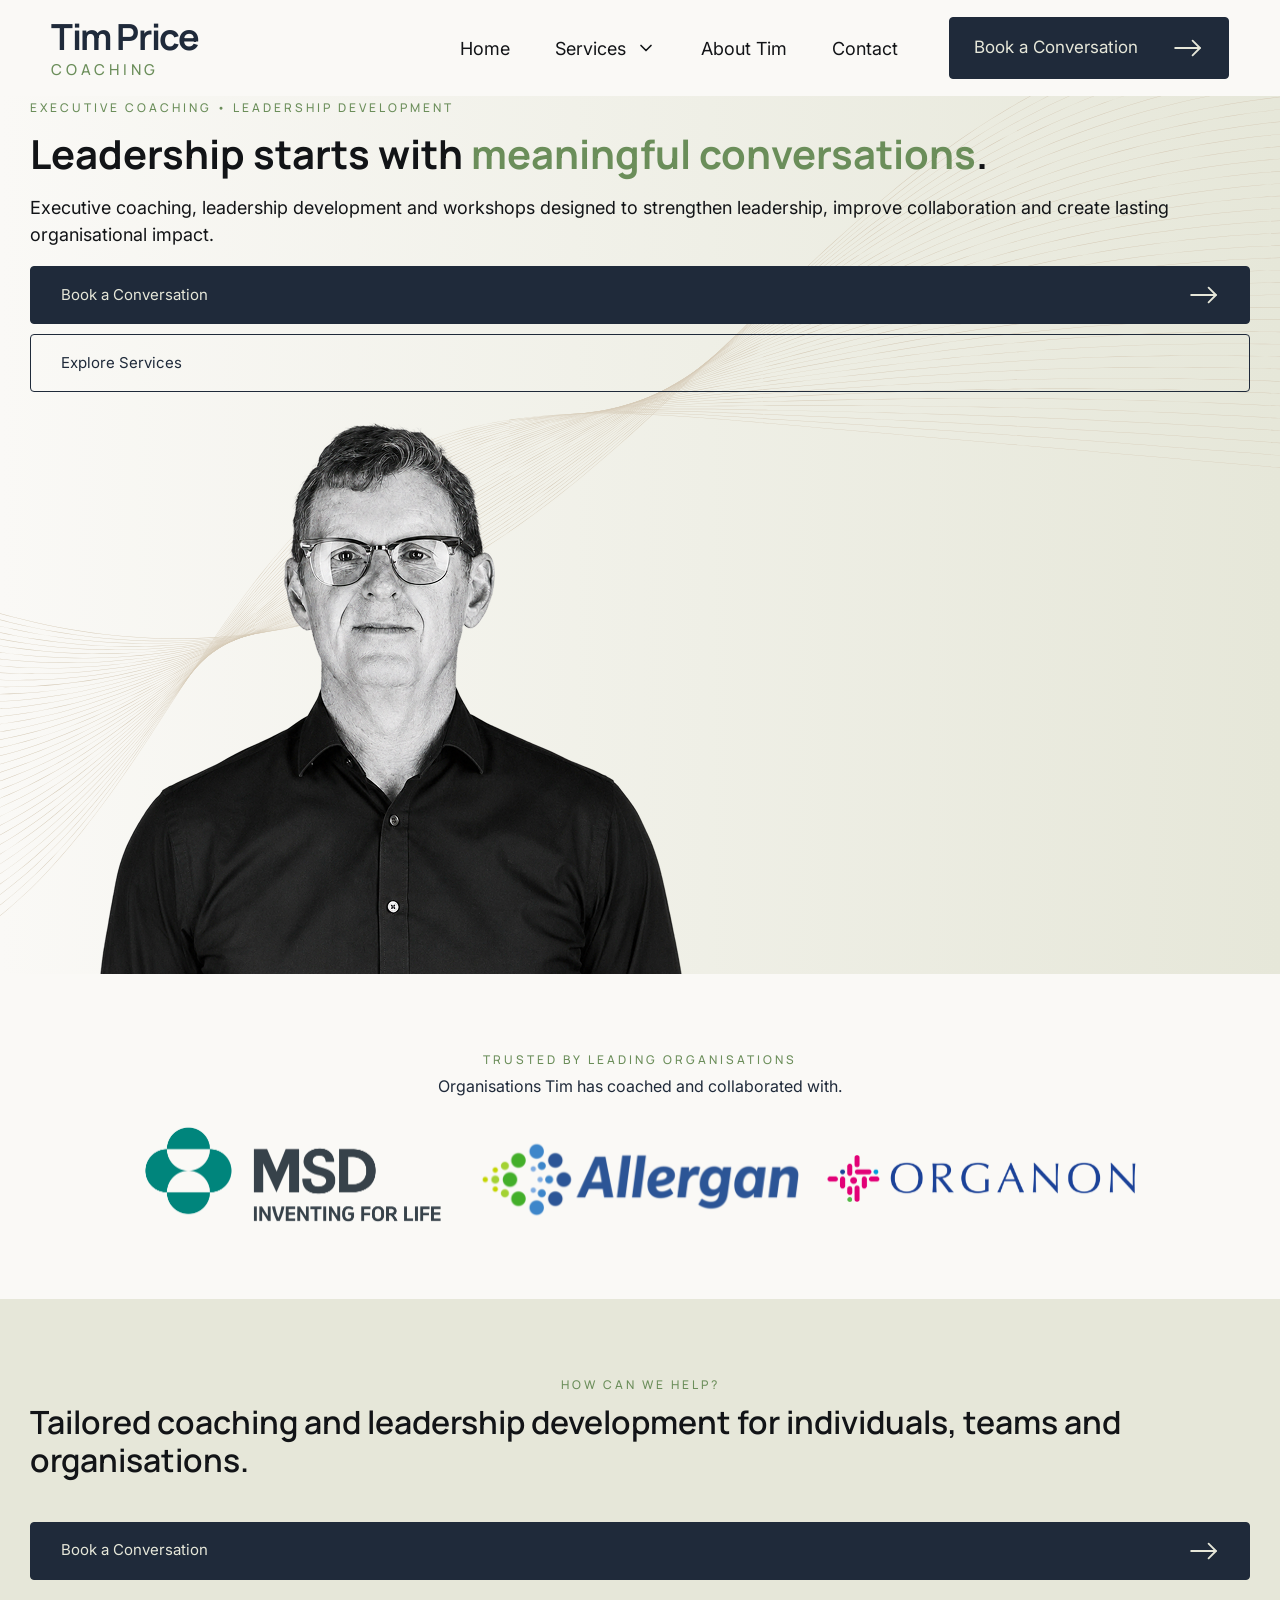
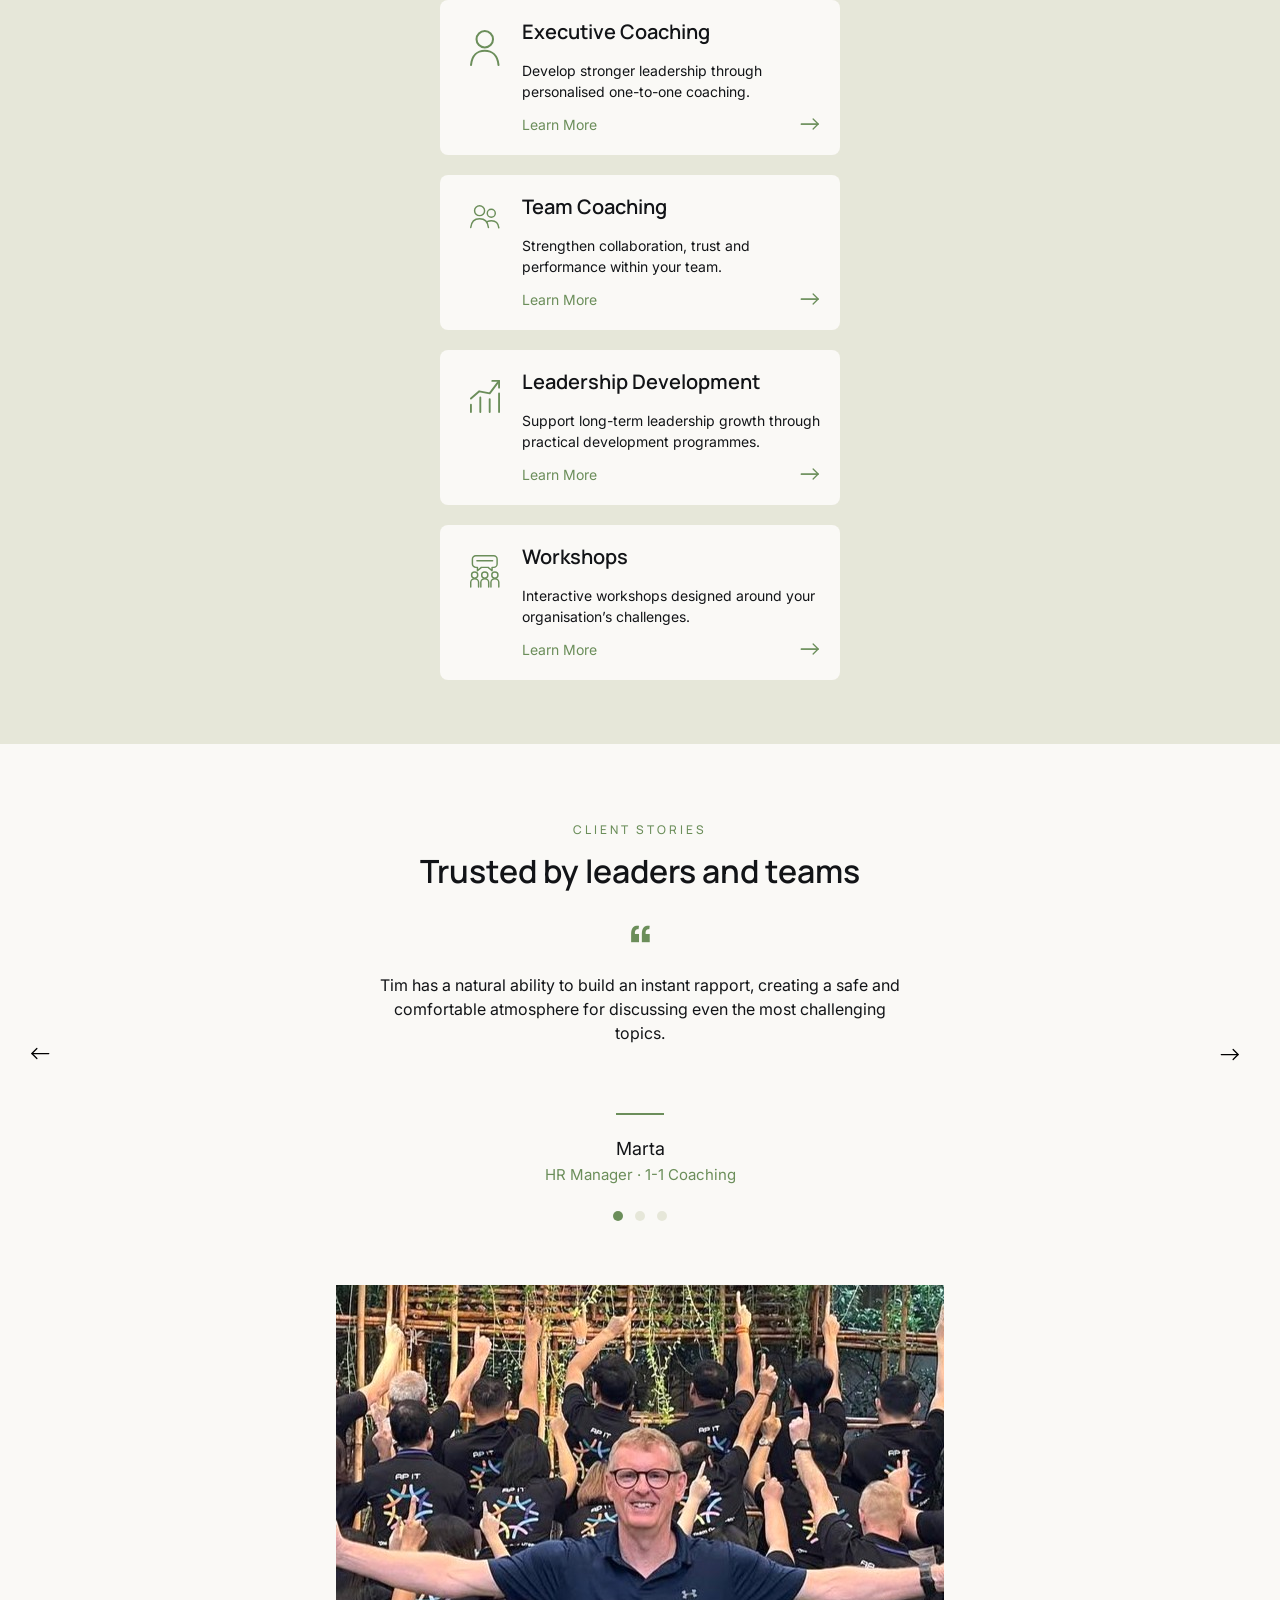
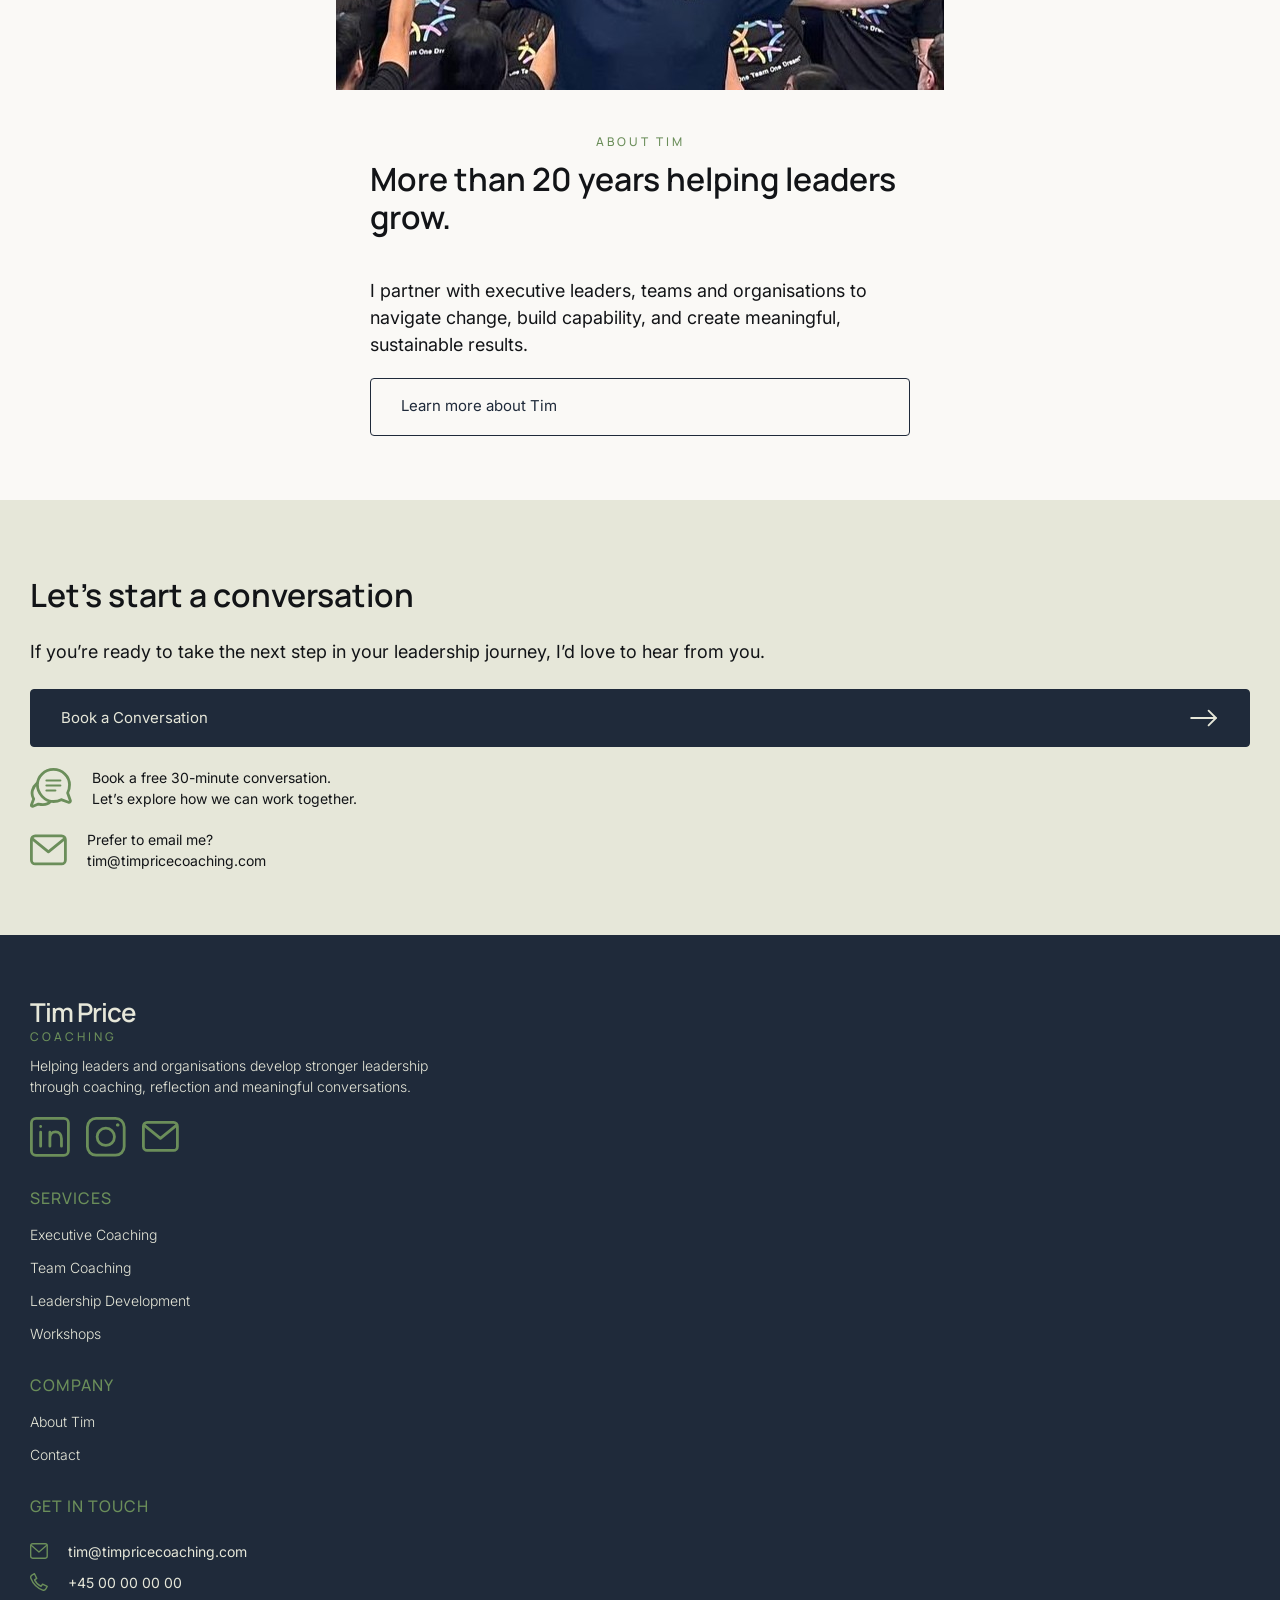
==== index.html @ 62577854 "nye arrows" ====
<!DOCTYPE html>
<html lang="en">

<head>
  <meta charset="UTF-8">
  <meta name="viewport" content="width=device-width, initial-scale=1.0">

  <title>Tim Price Coaching | Leadership Coaching</title>
  <meta name="description" content="Leadership coaching for executives, teams and organisations.">

  <link rel="stylesheet" href="css/style.css">

  <link rel="preconnect" href="https://fonts.googleapis.com">
  <link rel="preconnect" href="https://fonts.gstatic.com" crossorigin>
  <link href="https://fonts.googleapis.com/css2?family=Inter:wght@100..900&display=swap" rel="stylesheet">
  <link href="https://fonts.googleapis.com/css2?family=Manrope:wght@200..800&display=swap" rel="stylesheet">


  <!-- Favicon -->
  <link rel="icon" href="images/favicon.ico" type="image/x-icon">
</head>

<body>
  <header class="site-header">
    <div class="header-inner">
      <a class="logo" href="index.html">
        <span class="logo-name">Tim Price</span>
        <span class="logo-subtitle">Coaching</span>
      </a>

      <button class="menu-button" type="button" aria-expanded="false">
        <span class="menu-line"></span>
        <span class="menu-line"></span>
        <span class="menu-line"></span>
      </button>

      <nav class="navigation">
        <ul class="navigation-list">
          <li>
            <a href="index.html">Home</a>
          </li>

          <li class="services-item">
            <button class="services-button" type="button">
              Services

              <svg viewBox="0 0 24 24">
                <path d="M6 9l6 6 6-6"></path>
              </svg>
            </button>

            <ul class="services-menu">
              <li>
                <a href="executive-coaching.html">
                  Executive Coaching
                </a>
              </li>

              <li>
                <a href="team-coaching.html">
                  Team Coaching
                </a>
              </li>

              <li>
                <a href="leadership-development.html">
                  Leadership Development
                </a>
              </li>

              <li>
                <a href="workshops.html">
                  Workshops
                </a>
              </li>
            </ul>
          </li>

          <li>
            <a href="about.html">About Tim</a>
          </li>

          <li>
            <a href="contact.html">Contact</a>
          </li>
        </ul>

        <a class="header-cta" href="contact.html">
          <span>Book a Conversation</span>

          <svg viewBox="0 0 32 24">
            <path d="M2 12h27"></path>
            <path d="M21 4l8 8-8 8"></path>
          </svg>
        </a>
      </nav>
    </div>
  </header>

  <main>
    <section class="hero-index">

      <div class="hero-content">
        <div class="hero-text">
          <p class="hero-eyebrow"> Executive Coaching • Leadership Development </p>
          <h1>Leadership starts with <span class="highlight">meaningful conversations</span>.</h1>
          <p>Executive coaching, leadership development and workshops designed to strengthen leadership, improve
            collaboration and create lasting organisational impact.</p>
          <div class="hero-cta-container">
            <a class="general-cta" href="contact.html">
              <span>Book a Conversation</span>
              <svg viewBox="0 0 32 24">
                <path d="M2 12h27"></path>
                <path d="M21 4l8 8-8 8"></path>
              </svg>
            </a>
            <a class="cta-secondary" href="services.html">
              <span>Explore Services</span>
            </a>
          </div>
        </div>
        <img src="images/portrait.png" alt="Tim Price" class="hero-image">
      </div>
      <img src="images/wave-website.svg" alt="" class="hero-swirl">
    </section>

    <section class="organisations">
      <p class="eyebrow">Trusted by Leading Organisations</p>
      <p class="orgranisations-text">Organisations Tim has coached and collaborated with.</p>
      <div class="organisation-logos">
        <img src="images/msd.svg" alt="MSD logo" class="organisation-logo">
        <img src="images/allergan.svg" alt="Allergan logo" class="organisation-logo">
        <img src="images/organon.svg" alt="Organon logo" class="organisation-logo">
      </div>
    </section>
    <section class="services-preview">
      <p class="eyebrow">How can we help?</p>
      <h2>
        Tailored coaching and leadership development for individuals, teams and organisations.
      </h2>
      <a class="general-cta" href="contact.html">
        <span>Book a Conversation</span>
        <svg viewBox="0 0 32 24">
          <path d="M2 12h27"></path>
          <path d="M21 4l8 8-8 8"></path>
        </svg>
      </a>
      <div class="services-card-container">
        <div class="services-card">
          <img src="images/icon/oneonone.svg" alt="Executive Coaching" class="services-card-image">
          <div>
            <h3>Executive Coaching</h3>
            <p>Develop stronger leadership through personalised one-to-one coaching.</p>
            <a href="executive-coaching.html" class="learn-more">Learn More <svg viewBox="0 0 32 24">
                <path d="M2 12h27"></path>
                <path d="M2 12h27"></path>
                <path d="M21 4l8 8-8 8"></path>
              </svg></a>
          </div>
        </div>
        <div class="services-card">
          <img src="images/icon/teamcoaching.svg" alt="Team Coaching" class="services-card-image">
          <div>
            <h3>Team Coaching</h3>
            <p>Strengthen collaboration, trust and performance within your team.</p>
            <a href="team-coaching.html" class="learn-more">Learn More <svg viewBox="0 0 32 24">
                <path d="M2 12h27"></path>
                <path d="M2 12h27"></path>
                <path d="M21 4l8 8-8 8"></path>
              </svg></a>
          </div>
        </div>
        <div class="services-card">
          <img src="images/icon/development.svg" alt="Leadership Development" class="services-card-image">
          <div>
            <h3>Leadership Development</h3>
            <p>Support long-term leadership growth through practical development programmes.</p>
            <a href="leadership-development.html" class="learn-more">Learn More <svg viewBox="0 0 32 24">
                <path d="M2 12h27"></path>
                <path d="M2 12h27"></path>
                <path d="M21 4l8 8-8 8"></path>
              </svg></a>
          </div>
        </div>
        <div class="services-card">
          <img src="images/icon/workshop.svg" alt="Workshops" class="services-card-image">
          <div>
            <h3>Workshops</h3>
            <p>Interactive workshops designed around your organisation’s challenges.</p>
            <a href="workshops.html" class="learn-more">Learn More <svg viewBox="0 0 32 24">
                <path d="M2 12h27"></path>
                <path d="M2 12h27"></path>
                <path d="M21 4l8 8-8 8"></path>
              </svg></a>
          </div>
        </div>
      </div>
    </section>
    <section class="testimonials">

      <div class="testimonials-header">
        <p class="eyebrow">Client Stories</p>
        <h2>Trusted by leaders and teams</h2>
      </div>

      <div class="testimonial-slider">

        <button class="testimonial-arrow testimonial-arrow-left" type="button">
          <svg viewBox="0 0 32 24">
            <path d="M2 12h27"></path>
            <path d="M21 4l8 8-8 8"></path>
          </svg> </button>

        <div class="testimonial-slides">

          <!-- Testimonial 1 -->
          <article class="testimonial-card is-active">
            <div class="testimonial-quote-mark">“</div>

            <blockquote class="testimonial-quote">
              Tim has a natural ability to build an instant rapport,
              creating a safe and comfortable atmosphere for discussing
              even the most challenging topics.
            </blockquote>

            <div class="testimonial-line"></div>

            <div class="testimonial-author">
              <p class="testimonial-name">Marta</p>
              <p class="testimonial-role">HR Manager · 1-1 Coaching</p>
            </div>
          </article>

          <!-- Testimonial 2 -->
          <article class="testimonial-card">
            <div class="testimonial-quote-mark">“</div>

            <blockquote class="testimonial-quote">
              Excellent workshop, I think the best I have ever had because you succeeeded in creating psycological
              safety for the group.
            </blockquote>

            <div class="testimonial-line"></div>

            <div class="testimonial-author">
              <p class="testimonial-name">Susanne</p>
              <p class="testimonial-role">Director · Leadership Program</p>
            </div>
          </article>

          <!-- Testimonial 3 -->
          <article class="testimonial-card">
            <div class="testimonial-quote-mark">“</div>

            <blockquote class="testimonial-quote">
              We can’t thank you enough for furnishing us with some great tools
              we already started to put in practice. I really felt energised and
              it was great to have a team so connected with each other.
            </blockquote>

            <div class="testimonial-line"></div>

            <div class="testimonial-author">
              <p class="testimonial-name">Claire</p>
              <p class="testimonial-role">BL Manager · Workshop</p>
            </div>
          </article>

        </div>

        <button class="testimonial-arrow testimonial-arrow-right" type="button">
          <svg viewBox="0 0 32 24">
            <path d="M2 12h27"></path>
            <path d="M21 4l8 8-8 8"></path>
          </svg> </button>

      </div>

      <div class="testimonial-dots">
        <button class="testimonial-dot is-active" type="button"></button>
        <button class="testimonial-dot" type="button"></button>
        <button class="testimonial-dot" type="button"></button>
      </div>
    </section>
    <section class="about-preview">
      <img src="images/tim-workshop.jpg" alt="Tim Price" class="about-preview-image">
      <div class="about-preview-content">
        <p class="eyebrow">About Tim</p>
        <h2>More than 20 years helping leaders grow.</h2>
        <p class="about-preview-text">I partner with executive leaders, teams and organisations to navigate change,
          build capability, and create
          meaningful, sustainable results.</p>
        <a class="cta-secondary" href="about.html">
          <span>Learn more about Tim</span>
        </a>
      </div>
    </section>
    <section class="CTA-section">
      <div>
        <h2>Let’s start a conversation</h2>
        <p>If you’re ready to take the next step in your leadership journey, I’d love to hear from you. </p>
        <a class="general-cta" href="contact.html">
          <span>Book a Conversation</span>
          <svg viewBox="0 0 32 24">
            <path d="M2 12h27"></path>
            <path d="M21 4l8 8-8 8"></path>
          </svg>
        </a>
      </div>
      <div>
        <div class="CTA-section-contact">
          <img src="images/icon/conversation.svg">
          <p>Book a free 30-minute conversation. <br>Let’s explore how we can work together.</br>
          </p>
        </div>
        <div class="CTA-section-contact">
          <img src="images/icon/mail.svg">
          <p>Prefer to email me? <br> tim@timpricecoaching.com </br> </p>
        </div>
      </div>
    </section>
  </main>

  <footer>
    <section class="footer-inner">
      <div class="footer-brand">
        <a class="footer-logo" href="index.html">
          <span class="footer-logo-name">Tim Price</span>
          <span class="footer-logo-subtitle">Coaching</span>
        </a>

        <p class="footer-description">
          Helping leaders and organisations develop stronger leadership
          through coaching, reflection and meaningful conversations.
        </p>
        <div class="footer-socials">
          <a href="#" aria-label="LinkedIn">
            <img src="images/icon/linkedin.svg">
          </a>
          <a href="#" aria-label="Instagram">
            <img src="images/icon/instagram.svg">
          </a>
          <a href="#" aria-label="Email">
            <img src="images/icon/mail.svg">
          </a>
        </div>
      </div>
      <div class="footer-column">

        <h2 class="footer-heading">Services</h2>

        <ul class="footer-links">
          <li>
            <a href="executive-coaching.html">Executive Coaching</a>
          </li>

          <li>
            <a href="team-coaching.html">Team Coaching</a>
          </li>

          <li>
            <a href="leadership-development.html">
              Leadership Development
            </a>
          </li>

          <li>
            <a href="workshops.html">Workshops</a>
          </li>
        </ul>

      </div>
      <div class="footer-column">

        <h2 class="footer-heading">Company</h2>

        <ul class="footer-links">
          <li>
            <a href="about.html">About Tim</a>
          </li>

          <li>
            <a href="contact.html">Contact</a>
          </li>
        </ul>

      </div>
      <div class="footer-column">

        <h2 class="footer-heading">Get in touch</h2>
        <div class="footer-contact-list">

          <a href="mailto:tim@timpricecoaching.com">
            <img src="images/icon/mail.svg" alt="Email icon">
            <span>tim@timpricecoaching.com</span>
          </a>

          <a href="tel:+4500000000">
            <img src="images/icon/phone.svg" alt="Phone icon">
            <span>+45 00 00 00 00</span>
          </a>

        </div>
    </section>
  </footer>

  <script src="js/script.js"></script>

</body>

</html>
---- css/style.css ----
/*----------------------------------- CSS-VARIABLER / DESIGNFARVER --------------------------------*/

:root {
  --primary: #1f2a3a;
  --accent: #6b8e5a;
  --background: #faf9f6;
  --text: #121417;
  --secondary: #e6e7d9;
}

/*----------------------------------- RESET --------------------------------*/

*,
*::before,
*::after {
  box-sizing: border-box;
}

* {
  margin: 0;
  padding: 0;
}

html {
  scroll-behavior: smooth;
}

body {
  font-family: "Inter", Arial, sans-serif;
  line-height: 1.5;
  color: var(--text);
  background-color: var(--background);
}

img {
  display: block;
  max-width: 100%;
}

a {
  color: inherit;
  text-decoration: none;
}

ul,
ol {
  list-style: none;
}

button,
input,
textarea {
  font: inherit;
}


/*----------------------------------- GLOBALE STYLES --------------------------------*/

main {
  display: flex;
  flex-direction: column;
}


/*----------- Typografi ------------*/


/*----------- Knapper ------------*/


/*----------------------------------- HEADER --------------------------------*/

.site-header {
  position: fixed;
  z-index: 100;
  width: 100%;
  background-color: var(--background);
}

.header-inner {
  display: flex;
  flex-wrap: wrap;
  align-items: center;
  justify-content: space-between;
  padding: 16px 20px;
}


/*----------- Logo ------------*/

.logo {
  display: flex;
  flex-direction: column;
}

.logo-name {
  color: var(--primary);
  font-family: "Manrope", Arial, sans-serif;
  font-size: 26px;
  font-weight: 700;
  line-height: 1;
  letter-spacing: -0.04em;
}

.logo-subtitle {
  margin-top: 6px;
  color: var(--accent);
  font-family: "Manrope", Arial, sans-serif;
  font-size: 12px;
  font-weight: 500;
  line-height: 1;
  letter-spacing: 0.25em;
  text-transform: uppercase;
}


/*----------- Hamburgerknap ------------*/

.menu-button {
  display: flex;
  flex-direction: column;
  justify-content: center;
  gap: 6px;
  width: 44px;
  height: 44px;
  padding: 8px;
  background-color: transparent;
  border: 0;
  cursor: pointer;
}

.menu-line {
  display: block;
  width: 100%;
  height: 2px;
  background-color: var(--primary);
  transition:
    transform 0.2s ease,
    opacity 0.2s ease;
}


/*----------- Mobilnavigation ------------*/

.navigation {
  display: none;
  flex-basis: 100%;
  flex-direction: column;
  gap: 20px;
  width: 100%;
  padding-top: 20px;
}

.navigation.is-open {
  display: flex;
}

.navigation-list {
  display: flex;
  flex-direction: column;
  gap: 2px;
}

.navigation-list > li > a,
.services-button {
  display: flex;
  align-items: center;
  justify-content: space-between;
  width: 100%;
  min-height: 50px;
  padding: 0;
  color: var(--text);
  font-size: 16px;
  background-color: transparent;
  border: 0;
  border-bottom: 1px solid rgba(31, 42, 58, 0.12);
  cursor: pointer;
}


/*----------- Services dropdown ------------*/

.services-button svg {
  width: 20px;
  height: 20px;
  fill: none;
  stroke: currentColor;
  stroke-width: 2;
  stroke-linecap: round;
  stroke-linejoin: round;
  transition: transform 0.2s ease;
}

.services-button.is-open svg {
  transform: rotate(180deg);
}

.services-menu {
  display: none;
  padding: 8px 0 8px 16px;
}

.services-menu.is-open {
  display: block;
}

.services-menu a {
  display: block;
  padding: 11px 0;
  color: var(--primary);
  font-size: 14px;
}


/*----------- Header CTA ------------*/

.header-cta {
  display: flex;
  align-items: center;
  justify-content: space-between;
  gap: 24px;
  min-height: 58px;
  padding: 0 30px;
  color: var(--secondary);
  font-size: 15px;
  background-color: var(--primary);
  border: 1px solid var(--primary);
  border-radius: 4px;
}

.header-cta svg {
  width: 30px;
  height: 22px;
  fill: none;
  stroke: currentColor;
  stroke-width: 2;
  stroke-linecap: round;
  stroke-linejoin: round;
}


/*----------- Hamburgeranimation ------------*/

.menu-button.is-open .menu-line:nth-child(1) {
  transform: translateY(8px) rotate(45deg);
}

.menu-button.is-open .menu-line:nth-child(2) {
  opacity: 0;
}

.menu-button.is-open .menu-line:nth-child(3) {
  transform: translateY(-8px) rotate(-45deg);
}


/*----------------------------------- HERO --------------------------------*/

.hero-index {
  position: relative;
  display: flex;
  overflow: hidden;
  flex-direction: column;
  align-items: center;
  justify-content: center;
  min-height: 100vh;
  padding: 86px 30px 0;
  background: linear-gradient(
    to right,
    var(--background),
    var(--secondary)
  );
}

.hero-content {
  position: relative;
  z-index: 1;
}


/*----------- Hero-tekst ------------*/

.hero-eyebrow {
  color: var(--accent);
  font-family: "Manrope", sans-serif;
  font-size: 12px;
  font-weight: 500;
  line-height: 1;
  letter-spacing: 0.25em;
  text-transform: uppercase;
}

h1 {
  margin-top: 16px;
  font-family: "Manrope", sans-serif;
  font-size: 40px;
  font-weight: 700;
  line-height: 1.2;
}

.highlight {
  color: var(--accent);
  font-family: "Manrope", sans-serif;
}

p {
  margin-top: 16px;
  font-size: 18px;
  line-height: 1.5;
}


/*----------- Hero-knapper ------------*/

.hero-cta-container {
  display: flex;
  flex-direction: column;
}

.general-cta {
  display: flex;
  align-items: center;
  justify-content: space-between;
  gap: 24px;
  width: 100%;
  max-width: 100%;
  min-height: 58px;
  margin-top: 18px;
  padding: 0 30px;
  color: var(--secondary);
  font-size: 15px;
  background-color: var(--primary);
  border: 1px solid var(--primary);
  border-radius: 4px;
}

.general-cta svg {
  width: 30px;
  height: 22px;
  fill: none;
  stroke: currentColor;
  stroke-width: 2;
  stroke-linecap: round;
  stroke-linejoin: round;
}

.general-cta:hover {
  color: var(--primary);
  background-color: var(--accent);
  border-color: var(--accent);
}

.cta-secondary {
  display: inline-flex;
  align-items: center;
  justify-content: space-between;
  gap: 24px;
  min-height: 58px;
  margin-top: 10px;
  padding: 0 30px;
  color: var(--primary);
  font-size: 15px;
  background-color: transparent;
  border: 1px solid var(--primary);
  border-radius: 4px;
  width: 100%;
}

.cta-secondary:hover {
  color: var(--secondary);
  background-color: var(--accent);
  border-color: var(--accent);
}


/*----------- Hero-billede og baggrund ------------*/

.hero-image {
  padding: 0;
}

.hero-swirl {
  position: absolute;
  inset: 0;
  z-index: 0;
  width: 100%;
  height: 100%;
  object-fit: cover;
  pointer-events: none;
}


/*----------------------------------- FORSIDE --------------------------------*/


/*----------- Organisationer ------------*/

.organisations {
  display: flex;
  flex-direction: column;
  align-items: center;
  justify-content: center;
  min-height: 100px;
  padding: 64px 30px;
}

.eyebrow {
  color: var(--accent);
  text-align: center;
  font-family: "Manrope", sans-serif;
  font-size: 12px;
  font-weight: 500;
  line-height: 1;
  letter-spacing: 0.25em;
  text-transform: uppercase;
}

.orgranisations-text {
  margin-top: 8px;
  color: var(--primary);
  text-align: center;
  font-size: 16px;
}

.organisation-logos {
  display: flex;
  flex-direction: row;
  justify-content: center;
  gap: 24px;
  width: 100%;
  margin-top: 24px;
}

.organisation-logo {
  width: auto;
  max-width: 26%;
  height: auto;
  object-fit: contain;
}


/*----------- Services preview ------------*/

.services-preview {
  display: flex;
  flex-direction: column;
  align-items: center;
  justify-content: center;
  min-height: 100px;
  padding: 64px 30px;
  background-color: var(--secondary);
}

h2 {
  margin-top: 12px;
  margin-bottom: 24px;
  font-family: "Manrope", sans-serif;
  font-size: 32px;
  font-weight: 600;
  line-height: 1.2;
}

.services-card {
  display: flex;
  align-items: center;
  justify-content: center;
  gap: 12px;
  width: 100%;
  max-width: 400px;
  margin-top: 20px;
  padding: 20px;
  background-color: var(--background);
  border-radius: 8px;
  transition:
    transform 0.2s ease,
    box-shadow 0.2s ease;
}

.services-card p {
  font-size: 14px;
  line-height: 1.5;
}

.services-card-container img {
  width: 30px;
  align-self:first baseline;
  margin: 10px;
}

h3 {
  font-family: "Manrope", sans-serif;
  font-size: 20px;
  font-weight: 600;
  line-height: 1.2;
}

.learn-more {
  display: flex;
  align-items: center;
  justify-content: space-between;
  gap: 8px;
  margin-top: 12px;
  color: var(--accent);
  font-size: 14px;
}

.learn-more svg {
  width: 20px;
  height: 20px;
  fill: none;
  stroke: currentColor;
  stroke-width: 2;
  stroke-linecap: round;
  stroke-linejoin: round;
}

.learn-more:hover {
  text-decoration: underline;
}


/*----------- Testimonials ------------*/

.testimonials {
  padding: 64px 30px;
  text-align: center;
  background-color: var(--background);
}

.testimonials-header h2 {
  margin-top: 16px;
}

.testimonial-slider {
  display: grid;
  grid-template-columns: 30px 1fr 30px;
  align-items: center;
  gap: 8px;
  margin-top: 32px;
}

.testimonial-card {
  display: none;
  max-width: 520px;
  margin-inline: auto;
}

.testimonial-card.is-active {
  display: flex;
  flex-direction: column;
  align-items: center;
}

.testimonial-quote-mark {
  color: var(--accent);
  font-family: "Manrope", sans-serif;
  font-size: 64px;
  font-weight: 700;
  line-height: 0.8;
}

.testimonial-quote {
  align-self: center;
  min-height: 140px;
  margin-top: 0px;
  font-size: 16px;
  line-height: 1.5;
}

.testimonial-line {
  width: 48px;
  height: 2px;
  margin: 0px auto 0;
  background-color: var(--accent);
}

.testimonial-author {
  margin-top: 20px;
}

.testimonial-name {
  margin: 0;
  font-size: 18px;
}

.testimonial-role {
  margin-top: 2px;
  color: var(--accent);
  font-size: 15px;
}

.testimonial-arrow {
   width: 20px;
  height: 12px;
  fill: none;
  stroke: currentColor;
  stroke-width: 2;
  stroke-linecap: round;
  stroke-linejoin: round;
  display: flex;
  align-items: center;
  justify-content: center;
  background: transparent;
  border: 0;
  cursor: pointer;
}

.testimonial-arrow-left {
  transform: rotate(180deg)
}

.testimonial-dots {
  display: flex;
  justify-content: center;
  gap: 12px;
  margin-top: 24px;
}

.testimonial-dot {
  width: 10px;
  height: 10px;
  padding: 0;
  background-color: var(--secondary);
  border: 0;
  border-radius: 50%;
  cursor: pointer;
}

.testimonial-dot.is-active {
  background-color: var(--accent);
}

/*----------- About preview ------------*/

.about-preview {
  display: flex;
  flex-direction: column;
  align-items: center;
  justify-content: center;
  min-height: 100px;
}

.about-preview-content {
  display: flex;
  flex-direction: column;
  align-items: center;
  justify-content: center;
  width: 100%;
  max-width: 600px;
  padding: 30px 30px 64px;
}

.about-preview-text {
  margin-bottom: 10px;
}

/*----------- CTA section ------------*/

.CTA-section {
  display: flex;
  flex-direction: column;
  justify-content: center;
  min-height: 100px;
  padding: 64px 30px;
  background-color: var(--secondary);
}

.CTA-section a {
  margin-top: 24px;
}

.CTA-section-contact {
  display: flex;
  flex-direction: row;
  gap: 20px;
  padding-top: 20px;
}

.CTA-section-contact p {
  margin-top: 0;
  font-size: 14px;
  line-height: 1.5;
}


/*----------------------------------- SERVICES --------------------------------*/


/*----------------------------------- ABOUT --------------------------------*/


/*----------------------------------- CONTACT --------------------------------*/


/*----------------------------------- FOOTER --------------------------------*/

footer {
  display: flex;
  flex-direction: column;
  gap: 16px;
  padding: 64px 30px;
  color: var(--secondary);
  font-size: 14px;
  background-color: var(--primary);
}

.footer-inner {
  display: flex;
  flex-direction: column;
  justify-content: center;
  gap: 32px;
}

.footer-logo {
  display: flex;
  flex-direction: column;
  justify-content: center;
}

.footer-logo-name {
  color: var(--secondary);
  font-family: "Manrope", sans-serif;
  font-size: 26px;
  font-weight: 600;
  line-height: 1;
  letter-spacing: -0.04em;
}

.footer-logo-subtitle {
  margin-top: 6px;
  color: var(--accent);
  font-family: "Manrope", Arial, sans-serif;
  font-size: 12px;
  font-weight: 500;
  line-height: 1;
  letter-spacing: 0.25em;
  text-transform: uppercase;
}

.footer-description {
  margin-top: 12px;
  max-width: 400px;
  font-size: 14px;
  line-height: 1.5;
  font-weight: 300;
}

.footer-socials {
  display: flex;
  gap: 16px;
  margin-top: 20px;
  align-items: center;
}

.footer-heading {
  margin: 0 0 16px;
  color: var(--accent);
  font-family: "Manrope", sans-serif;
  font-size: 16px;
  font-weight: 500;
  line-height: 1.2;
  letter-spacing: 0.06em;
  text-transform: uppercase;
}

.footer-links {
  font-weight: 300;
} 

.footer-links a:hover {
  color: var(--accent);
}

.footer-column {
  display: flex;
  flex-direction: column;
}

.footer-column li + li {
  margin-top: 12px;
}

.footer-contact-list {
  margin-top: 8px;
  display: flex;
  flex-direction: column;
  gap: 10px;
}

.footer-contact-list a {
  display: flex;
  gap: 20px;
  align-items: center;
}

.footer-contact-list img {
  width: 18px;
}



/*----------------------------------- MEDIA QUERIES --------------------------------*/


/*----------- Desktop header fra 900px ------------*/

@media (min-width: 900px) {
  .header-inner {
    flex-wrap: nowrap;
    min-height: 96px;
    padding: 16px clamp(32px, 4vw, 60px);
  }

  .logo-name {
    font-size: 36px;
  }

  .logo-subtitle {
    margin-top: 7px;
    font-size: 15px;
  }

  .menu-button {
    display: none;
  }

  .navigation {
    display: flex;
    flex-basis: auto;
    flex-direction: row;
    align-items: center;
    justify-content: flex-end;
    gap: clamp(36px, 4vw, 58px);
    width: auto;
    padding-top: 0;
  }

  .navigation-list {
    flex-direction: row;
    align-items: center;
    gap: clamp(30px, 3.5vw, 54px);
  }

  .navigation-list > li > a,
  .services-button {
    position: relative;
    width: auto;
    min-height: 42px;
    font-size: 18px;
    border-bottom: 0;
  }

  .navigation-list > li > a::after,
  .services-button::after {
    position: absolute;
    right: 0;
    bottom: 1px;
    left: 0;
    height: 2px;
    background-color: var(--accent);
    content: "";
    transform: scaleX(0);
    transform-origin: left;
    transition: transform 0.2s ease;
  }

  .navigation-list > li > a:hover::after,
  .services-button:hover::after {
    transform: scaleX(1);
  }

  .services-item {
    position: relative;
  }

  .services-button {
    gap: 10px;
  }

  .services-menu {
    position: absolute;
    top: calc(100% + 12px);
    left: 50%;
    display: block;
    min-width: 250px;
    padding: 10px;
    background-color: var(--secondary);
    border: 1px solid rgba(31, 42, 58, 0.1);
    border-radius: 8px;
    box-shadow: 0 14px 35px rgba(31, 42, 58, 0.12);
    opacity: 0;
    pointer-events: none;
    transform: translate(-50%, -8px);
    transition:
      opacity 0.2s ease,
      transform 0.2s ease;
  }

  .services-menu.is-open {
    opacity: 1;
    pointer-events: auto;
    transform: translate(-50%, 0);
  }

  .services-menu a {
    padding: 12px 14px;
    font-size: 15px;
    border-radius: 5px;
  }

  .services-menu a:hover {
    background-color: rgba(107, 142, 90, 0.12);
  }

  .header-cta {
    min-width: 280px;
    min-height: 62px;
    gap: 24px;
    padding: 0 24px;
    font-size: 17px;
    transition:
      color 0.2s ease,
      background-color 0.2s ease;
  }

  .header-cta:hover {
    color: var(--primary);
    background-color: var(--accent);
  }

  .header-cta svg {
    width: 32px;
    height: 22px;
  }
}
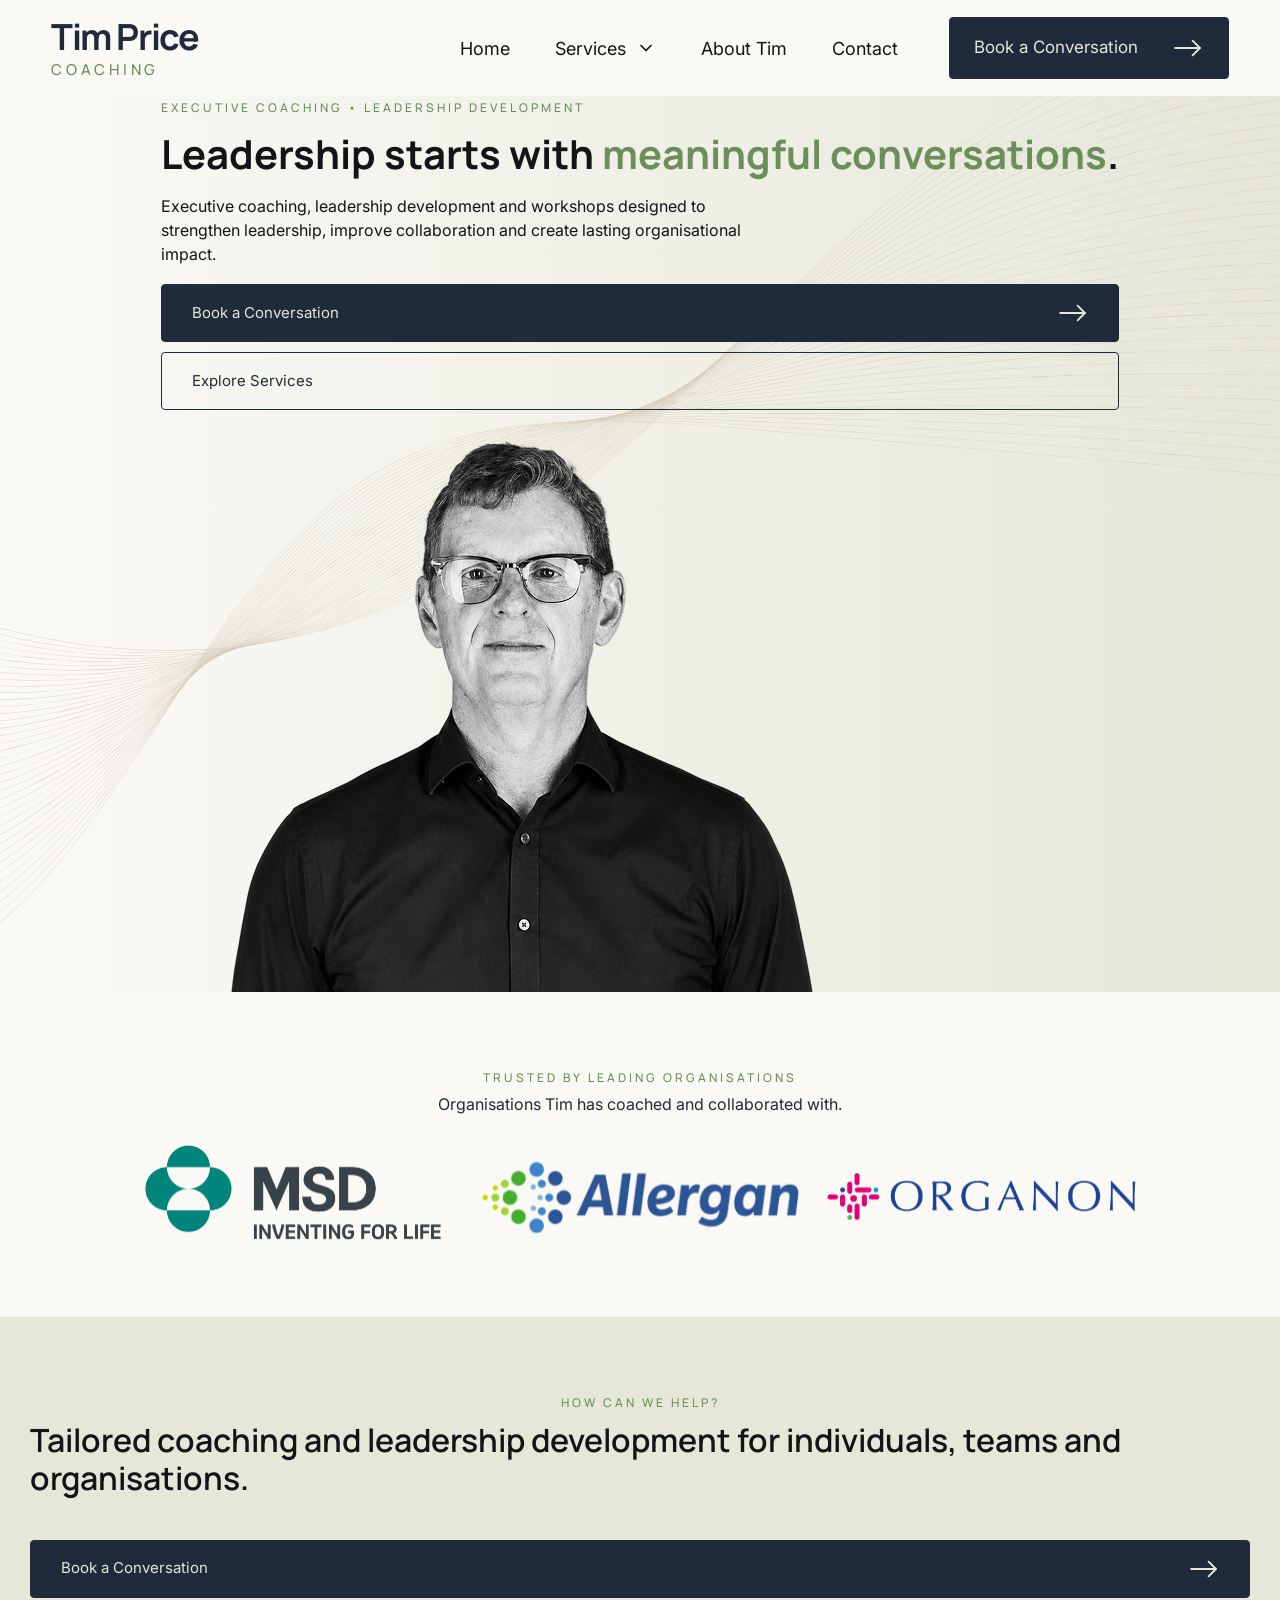
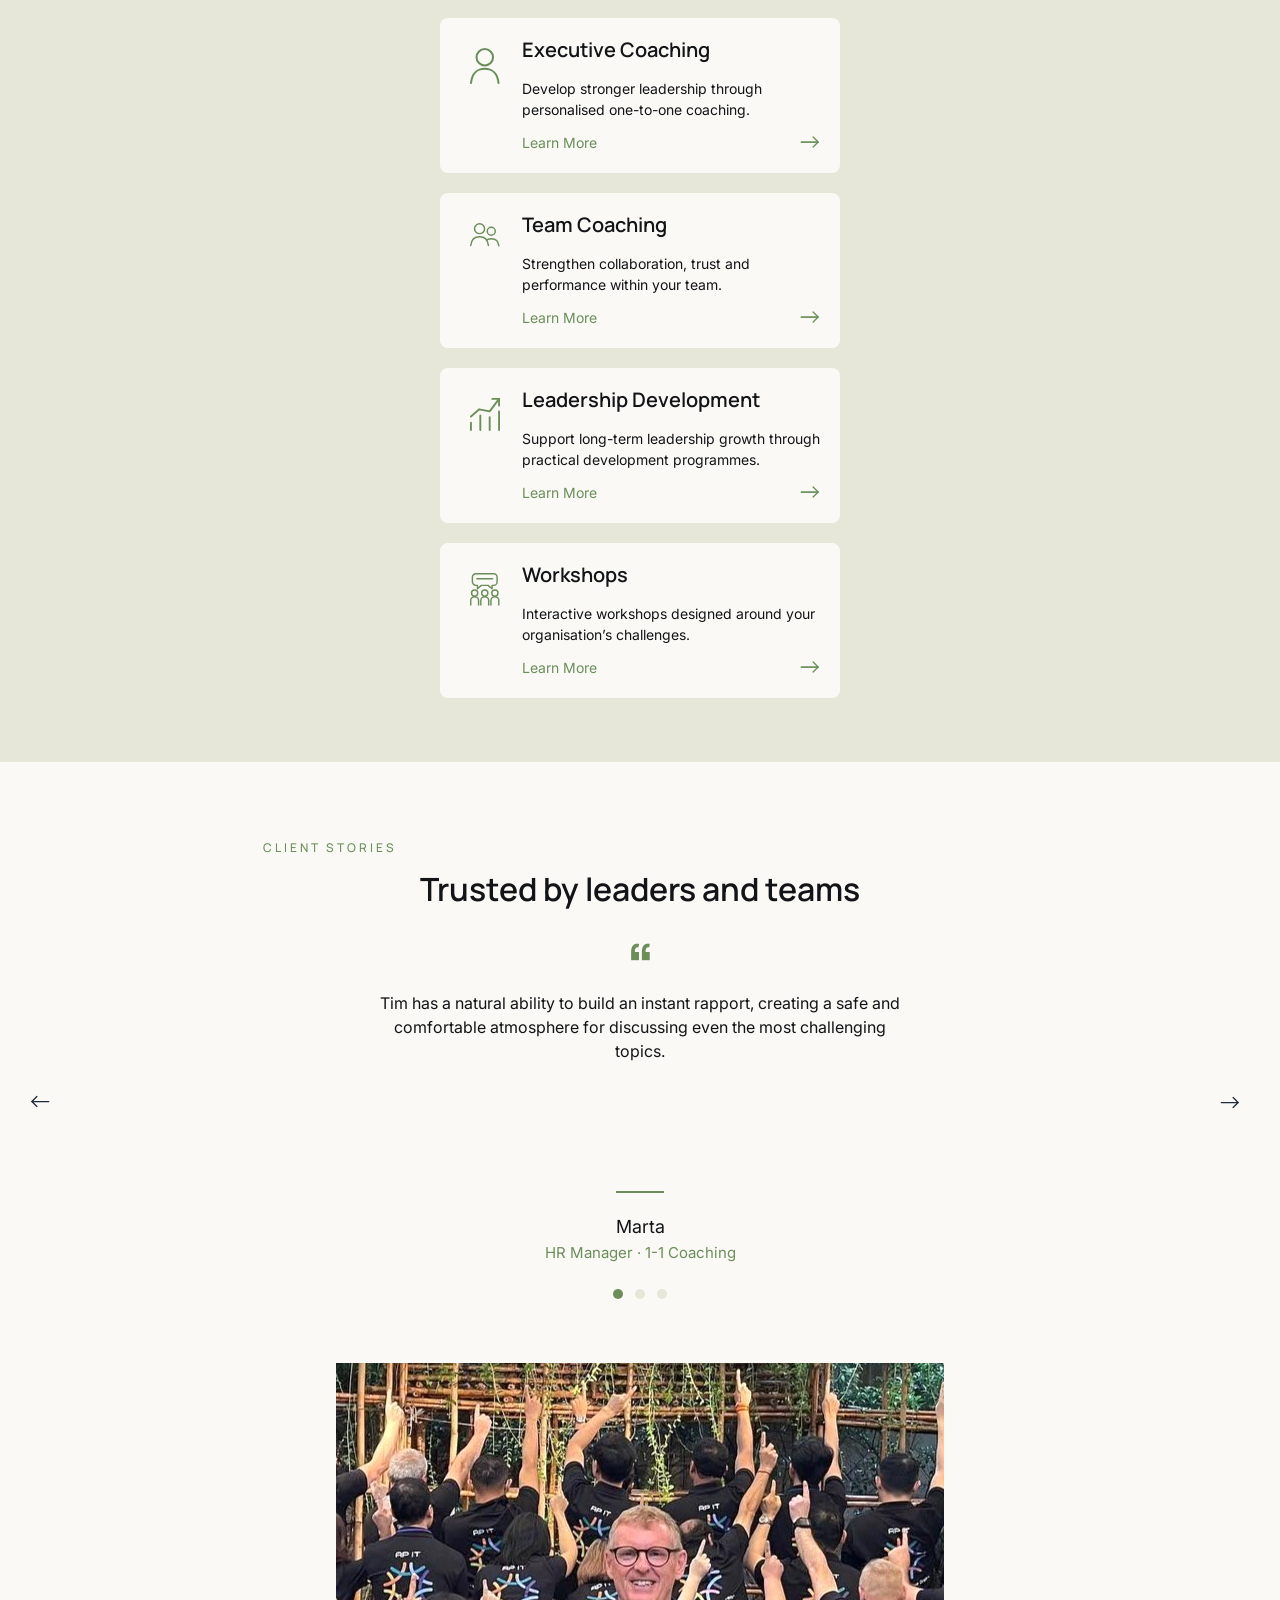
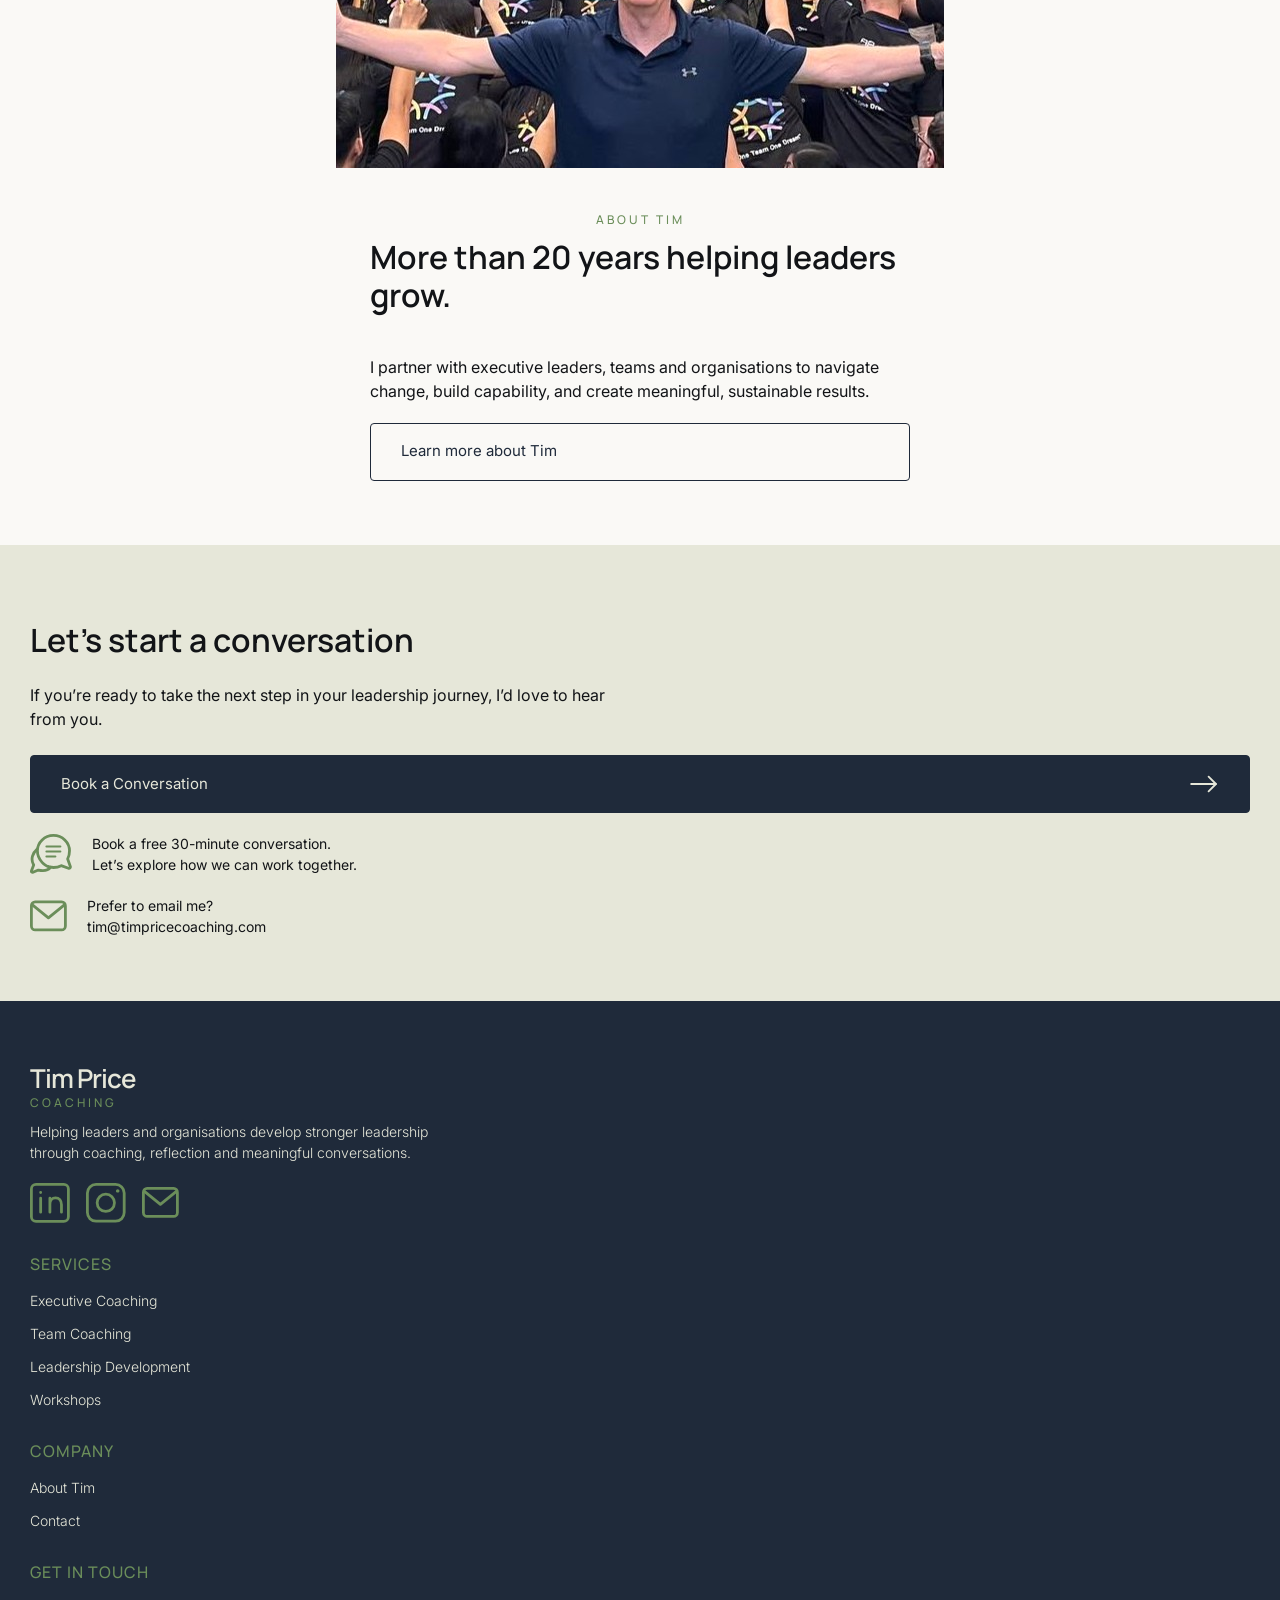
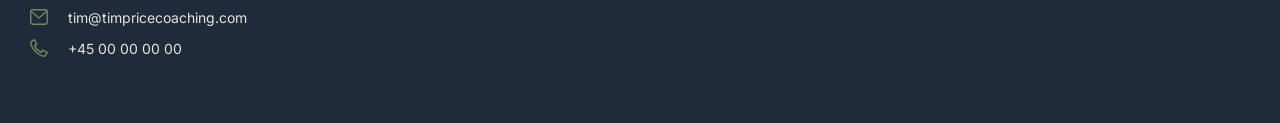
==== commit cf737aa9: "rettede manglende </ tags" ====
--- a/index.html
+++ b/index.html
@@ -399,8 +399,8 @@
             <img src="images/icon/phone.svg" alt="Phone icon">
             <span>+45 00 00 00 00</span>
           </a>
-
-        </div>
+        </div>
+      </div>
     </section>
   </footer>
 
--- a/css/style.css
+++ b/css/style.css
@@ -305,8 +305,9 @@
 
 p {
   margin-top: 16px;
-  font-size: 18px;
+  font-size: 16px;
   line-height: 1.5;
+  max-width: 600px;
 }
 
 
@@ -406,7 +407,6 @@
 
 .eyebrow {
   color: var(--accent);
-  text-align: center;
   font-family: "Manrope", sans-serif;
   font-size: 12px;
   font-weight: 500;
@@ -483,7 +483,7 @@
 
 .services-card-container img {
   width: 30px;
-  align-self:first baseline;
+  align-self: flex-start;
   margin: 10px;
 }
 
@@ -561,7 +561,7 @@
 
 .testimonial-quote {
   align-self: center;
-  min-height: 140px;
+  min-height: 200px;
   margin-top: 0px;
   font-size: 16px;
   line-height: 1.5;
@@ -593,7 +593,7 @@
    width: 20px;
   height: 12px;
   fill: none;
-  stroke: currentColor;
+  stroke: var(--primary);
   stroke-width: 2;
   stroke-linecap: round;
   stroke-linejoin: round;
@@ -606,7 +606,7 @@
 }
 
 .testimonial-arrow-left {
-  transform: rotate(180deg)
+  transform: rotate(180deg);
 }
 
 .testimonial-dots {
@@ -683,13 +683,775 @@
 }
 
 
+/*----------------------------------- SERVICES UNDERSIDER --------------------------------*/
+
+
+/*----------- Hero ------------*/
+
+.hero-service-pages {
+  padding: 130px 30px 64px;
+  background: linear-gradient(
+    to right,
+    var(--background),
+    var(--secondary)
+  );
+}
+
+.hero-service-page-inner {
+  width: 100%;
+  max-width: 600px;
+  margin-inline: auto;
+}
+
+.hero-service-pages .hero-title {
+  margin-top: 16px;
+  font-size: 40px;
+  line-height: 1.15;
+}
+
+.hero-service-pages .hero-description {
+  margin-top: 20px;
+  font-size: 16px;
+  line-height: 1.6;
+}
+
+
+/*----------- Introduktion ------------*/
+
+.the-service {
+  padding: 64px 30px;
+  background-color: var(--background);
+}
+
+.the-service-inner,
+.the-service-gain {
+  width: 100%;
+  max-width: 700px;
+  margin-inline: auto;
+}
+
+.the-service-inner h2 {
+  margin: 0;
+  font-size: 28px;
+  line-height: 1.2;
+}
+
+.the-service-inner p {
+  margin-top: 20px;
+  font-size: 16px;
+  line-height: 1.7;
+}
+
+.the-service-gain {
+  margin-top: 64px;
+}
+
+
+/*----------------------------------- SERVICE GAINS --------------------------------*/
+
+
+/*----------- Overskrift ------------*/
+
+.service-gains-header-line {
+  width: 42px;
+  height: 2px;
+  margin-top: 18px;
+  background-color: var(--accent);
+}
+
+
+/*----------- Liste ------------*/
+
+.service-gains-list {
+  margin-top: 34px;
+}
+
+
+/*----------- Gain ------------*/
+
+.service-gain {
+  display: grid;
+  grid-template-columns: 28px 1fr;
+  gap: 10px;
+  padding: 28px 0;
+  border-bottom: 1px solid rgba(31, 42, 58, 0.12);
+}
+
+.service-gain:first-child {
+  padding-top: 0;
+}
+
+.service-gain:last-child {
+  padding-bottom: 0;
+  border-bottom: 0;
+}
+
+
+/*----------- Nummer ------------*/
+
+.service-gain-number {
+  color: var(--secondary);
+  font-family: "Manrope", sans-serif;
+  font-size: 22px;
+  font-weight: 600;
+  line-height: 1.2;
+}
+
+
+/*----------- Indhold ------------*/
+
+.service-gain-content h2 {
+  margin: 0;
+  font-family: "Manrope", sans-serif;
+  font-size: 20px;
+  font-weight: 600;
+  line-height: 1.3;
+}
+
+.service-gain-content > p {
+  margin-top: 14px;
+  font-size: 14px;
+  line-height: 1.7;
+}
+
+
+/*----------- Punkter ------------*/
+
+.service-gain-points {
+  display: flex;
+  flex-direction: column;
+  gap: 10px;
+  margin-top: 18px;
+}
+
+.service-gain-points li {
+  display: flex;
+  align-items: center;
+  gap: 9px;
+  font-size: 13px;
+  line-height: 1.4;
+}
+
+.service-gain-points img {
+  flex-shrink: 0;
+  width: 14px;
+  height: 14px;
+  object-fit: contain;
+}
+
+
+/*----------------------------------- SERVICE PROCESS --------------------------------*/
+
+
+/*----------- Sektion ------------*/
+
+.service-process {
+  padding: 64px 30px;
+  background-color: var(--background);
+}
+
+.service-process-inner {
+  width: 100%;
+  max-width: 700px;
+  margin-inline: auto;
+}
+
+
+/*----------- Header ------------*/
+
+.service-process-header-line {
+  width: 42px;
+  height: 2px;
+  margin-top: 18px;
+  background-color: var(--accent);
+}
+
+.service-process-header h2 {
+  margin-top: 28px;
+  margin-bottom: 0;
+  font-size: 28px;
+  line-height: 1.2;
+}
+
+.service-process-intro {
+  margin-top: 20px;
+  font-size: 16px;
+  line-height: 1.7;
+}
+
+
+/*----------- Procesliste ------------*/
+
+.service-process-list {
+  margin-top: 36px;
+}
+
+
+/*----------- Procestrin ------------*/
+
+.service-process-step {
+  padding: 28px 0;
+  border-top: 1px solid rgba(31, 42, 58, 0.12);
+}
+
+.service-process-step:last-child {
+  padding-bottom: 0;
+}
+
+.service-process-step h3 {
+  font-size: 20px;
+  line-height: 1.3;
+}
+
+.service-process-step p {
+  margin-top: 12px;
+  font-size: 14px;
+  line-height: 1.7;
+}
 /*----------------------------------- SERVICES --------------------------------*/
 
 
+/*----------- Services hero ------------*/
+
+.hero-services {
+  padding: 130px 30px 64px;
+  background: linear-gradient(
+    to right,
+    var(--background),
+    var(--secondary)
+  );
+}
+
+.hero-services-inner {
+  width: 100%;
+  max-width: 600px;
+}
+
+.hero-services h1 {
+  margin-top: 16px;
+  font-family: "Manrope", sans-serif;
+  font-size: 36px;
+  font-weight: 700;
+  line-height: 1.15;
+}
+
+.hero-services-description {
+  margin-top: 20px;
+  max-width: 380px;
+  font-size: 16px;
+  line-height: 1.6;
+}
+
+
+/*----------- Services overview ------------*/
+
+.services-overview {
+  padding: 64px 30px;
+  background-color: var(--background);
+}
+
+.services-overview-inner {
+  width: 100%;
+  max-width: 1200px;
+  margin-inline: auto;
+}
+
+.services-list {
+  display: flex;
+  flex-direction: column;
+}
+
+
+/*----------- Service row ------------*/
+
+.service-row {
+  display: grid;
+  grid-template-columns: 38px 32px 1fr 24px;
+  align-items: start;
+  gap: 12px;
+  padding: 28px 0;
+  border-bottom: 1px solid rgba(31, 42, 58, 0.12);
+}
+
+.service-row:first-child {
+  padding-top: 0;
+}
+
+.service-row:last-child {
+  padding-bottom: 0;
+  border-bottom: 0;
+}
+
+.service-row-icon {
+  align-self: center;
+  width: 34px;
+  height: 34px;
+  object-fit: contain;
+}
+
+.service-number {
+  padding-top: 2px;
+  color: var(--accent);
+  font-family: "Manrope", sans-serif;
+  font-size: 15px;
+  font-weight: 600;
+}
+
+.service-row-content h2 {
+  margin: 0;
+  font-family: "Manrope", sans-serif;
+  font-size: 18px;
+  font-weight: 600;
+  line-height: 1.3;
+}
+
+.service-row-content p {
+  margin-top: 10px;
+  font-size: 13px;
+  line-height: 1.6;
+}
+
+.service-row-arrow {
+  align-self: center;
+  width: 22px;
+  height: 18px;
+  fill: none;
+  stroke: var(--primary);
+  stroke-width: 2;
+  stroke-linecap: round;
+  stroke-linejoin: round;
+  transition: transform 0.2s ease;
+}
+
+.service-row:hover .service-row-arrow {
+  transform: translateX(4px);
+}
+
+
+/*----------- Desktop preview cards ------------*/
+
+.service-previews {
+  display: none;
+}
+
+.service-preview-card {
+  display: none;
+}
+
+.service-preview-card.is-active {
+  display: block;
+}
+
+
+/*----------- Preview card content ------------*/
+
+.service-preview-icon {
+  display: flex;
+  align-items: center;
+  justify-content: center;
+  width: 72px;
+  height: 72px;
+  background-color: var(--secondary);
+  border-radius: 50%;
+}
+
+.service-preview-icon img {
+  width: 38px;
+  height: 38px;
+  object-fit: contain;
+}
+
+.service-preview-eyebrow {
+  margin-top: 24px;
+  color: var(--accent);
+  font-family: "Manrope", sans-serif;
+  font-size: 12px;
+  font-weight: 600;
+  letter-spacing: 0.06em;
+  text-transform: uppercase;
+}
+
+.service-preview-card h2 {
+  margin-top: 20px;
+  margin-bottom: 0;
+  font-size: 28px;
+  line-height: 1.15;
+}
+
+.service-preview-line {
+  width: 42px;
+  height: 2px;
+  margin-top: 18px;
+  background-color: var(--accent);
+}
+
+.service-preview-description {
+  margin-top: 20px;
+  font-size: 15px;
+  line-height: 1.6;
+}
+
+.service-preview-benefits {
+  display: flex;
+  flex-direction: column;
+  gap: 14px;
+  margin-top: 22px;
+  padding-top: 22px;
+  border-top: 1px solid rgba(31, 42, 58, 0.12);
+}
+
+.service-preview-benefits li {
+  display: flex;
+  align-items: center;
+  gap: 10px;
+  font-size: 14px;
+}
+
+.service-check {
+  flex-shrink: 0;
+  width: 16px;
+  height: 16px;
+  object-fit: contain;
+}
+
+.service-preview-link {
+  display: inline-flex;
+  align-items: center;
+  gap: 12px;
+  margin-top: 26px;
+  color: var(--accent);
+  font-size: 14px;
+  font-weight: 500;
+}
+
+.service-preview-link svg {
+  width: 22px;
+  height: 18px;
+  fill: none;
+  stroke: currentColor;
+  stroke-width: 2;
+  stroke-linecap: round;
+  stroke-linejoin: round;
+  transition: transform 0.2s ease;
+}
+
+.service-preview-link:hover svg {
+  transform: translateX(4px);
+}
+
+
+
+
+
+
 /*----------------------------------- ABOUT --------------------------------*/
 
+.hero-about {
+  position: relative;
+  display: flex;
+  overflow: hidden;
+  flex-direction: column;
+  align-items: center;
+  justify-content: center;
+  padding: 86px 30px 0;
+  background: linear-gradient(
+    to right,
+    var(--background),
+    var(--secondary)
+  );
+}
+
+.about {
+  display: flex;
+  flex-direction: column;
+  align-items: center;
+  justify-content: center;
+  min-height: 100px;
+  padding: 64px 30px;
+}
+
+.qualifications {
+  display: flex;
+  flex-direction: column;
+  align-items: center;
+  justify-content: center;
+  min-height: 100px;
+  padding: 64px 30px;
+}
+
+.qualifications-grid {
+  display: grid;
+  grid-template-columns: 1fr 1fr 1fr 1fr;
+  margin-top: 24px;
+  gap: 30px;
+  justify-content: center;
+  align-items: center;
+}
+
+.qualifications-grid img {
+  width: auto;
+  max-height: 5rem;
+  object-fit: contain;
+}
+
+
+/*----------------------------------- IMAGE QUOTE SECTION --------------------------------*/
+
+.image-quote-section {
+  position: relative;
+  display: flex;
+  align-items: center;
+
+  min-height: 360px;
+  padding: 60px 30px;
+
+  background-image: url("../images/tim-quote.jpg");
+  background-size: cover;
+  background-position: center;
+  background-repeat: no-repeat;
+
+  overflow: hidden;
+}
+
+
+/*----------- Mørkt overlay ------------*/
+
+.image-quote-overlay {
+  position: absolute;
+  inset: 0;
+
+  background: linear-gradient(
+    to right,
+    rgba(18, 20, 23, 0.85),
+    rgba(18, 20, 23, 0.25)
+  );
+}
+
+
+/*----------- Citat-indhold ------------*/
+
+.image-quote-content {
+  position: relative;
+  z-index: 1;
+  max-width: 260px;
+}
+
+.image-quote-mark {
+  color: var(--accent);
+  font-family: "Manrope", sans-serif;
+  font-size: 72px;
+  font-weight: 700;
+  line-height: 0.7;
+}
+
+.image-quote-text {
+  margin-top: 20px;
+
+  color: var(--background);
+  font-family: "Manrope", sans-serif;
+  font-size: 28px;
+  font-weight: 500;
+  line-height: 1.3;
+}
+
+.image-quote-line {
+  width: 48px;
+  height: 2px;
+  margin-top: 20px;
+
+  background-color: var(--accent);
+}
 
 /*----------------------------------- CONTACT --------------------------------*/
+
+.contact-hero {
+  position: relative;
+  display: flex;
+  overflow: hidden;
+  flex-direction: column;
+  align-items: center;
+  justify-content: center;
+  padding: 130px 30px 64px;
+  background: linear-gradient(
+    to right,
+    var(--background),
+    var(--secondary)
+  );
+}
+
+.contact-hero-inner {
+  width: 100%;
+  max-width: 600px;
+  margin-inline: auto;
+}
+
+
+
+/*----------- Kontaktsektion ------------*/
+
+.contact-section {
+  padding: 64px 30px;
+  background-color: var(--background);
+}
+
+.contact-section-inner {
+  width: 100%;
+  max-width: 1100px;
+  margin-inline: auto;
+}
+
+
+/*----------- Kontaktoplysninger ------------*/
+
+.contact-details {
+  display: flex;
+  flex-direction: column;
+}
+
+.contact-detail {
+  display: grid;
+  grid-template-columns: 32px 1fr;
+  gap: 16px;
+  padding: 24px 0;
+  border-bottom: 1px solid rgba(31, 42, 58, 0.12);
+}
+
+.contact-detail:first-child {
+  padding-top: 0;
+}
+
+.contact-detail:last-child {
+  border-bottom: 0;
+}
+
+.contact-detail-icon {
+  width: 24px;
+  height: 24px;
+  margin-top: 2px;
+  object-fit: contain;
+}
+
+.contact-detail-content h2 {
+  margin: 0;
+  font-family: "Manrope", sans-serif;
+  font-size: 18px;
+  font-weight: 600;
+  line-height: 1.3;
+}
+
+.contact-detail-content p,
+.contact-detail-content a {
+  display: block;
+  margin-top: 8px;
+  font-size: 14px;
+  line-height: 1.6;
+}
+
+.contact-detail-content a:hover {
+  color: var(--accent);
+}
+
+
+/*----------- Kontaktformular ------------*/
+
+.contact-form {
+  display: flex;
+  flex-direction: column;
+  gap: 18px;
+  margin-top: 48px;
+}
+
+.contact-form-field {
+  display: flex;
+  flex-direction: column;
+  gap: 8px;
+}
+
+.contact-form-field label {
+  font-size: 13px;
+  font-weight: 500;
+}
+
+.contact-form-field input,
+.contact-form-field textarea {
+  width: 100%;
+  padding: 14px 16px;
+  color: var(--text);
+  background-color: transparent;
+  border: 1px solid rgba(107, 142, 90, 0.55);
+  border-radius: 2px;
+  outline: none;
+}
+
+.contact-form-field input {
+  min-height: 50px;
+}
+
+.contact-form-field textarea {
+  min-height: 170px;
+  resize: vertical;
+}
+
+.contact-form-field input::placeholder,
+.contact-form-field textarea::placeholder {
+  color: rgba(18, 20, 23, 0.55);
+}
+
+.contact-form-field input:focus,
+.contact-form-field textarea:focus {
+  border-color: var(--accent);
+  box-shadow: 0 0 0 2px rgba(107, 142, 90, 0.12);
+}
+
+
+/*----------- Formular-knap ------------*/
+
+.contact-form-button {
+  display: flex;
+  align-items: center;
+  justify-content: center;
+  gap: 16px;
+  min-height: 54px;
+  padding: 0 24px;
+  color: var(--secondary);
+  background-color: var(--primary);
+  border: 1px solid var(--primary);
+  border-radius: 2px;
+  cursor: pointer;
+  text-transform: uppercase;
+}
+
+.contact-form-button svg {
+  width: 24px;
+  height: 18px;
+  fill: none;
+  stroke: currentColor;
+  stroke-width: 2;
+  stroke-linecap: round;
+  stroke-linejoin: round;
+  transition: transform 0.2s ease;
+}
+
+.contact-form-button:hover {
+  color: var(--primary);
+  background-color: var(--accent);
+  border-color: var(--accent);
+}
+
+.contact-form-button:hover svg {
+  transform: translateX(4px);
+}
+
+
+/*----------- Formular-note ------------*/
+
+.contact-form-note {
+  margin-top: 0;
+  font-size: 12px;
+  line-height: 1.5;
+}
+
+
 
 
 /*----------------------------------- FOOTER --------------------------------*/
@@ -932,4 +1694,162 @@
     width: 32px;
     height: 22px;
   }
+    /*----------- Services hero desktop ------------*/
+
+  .hero-services {
+    padding: 170px 60px 100px;
+  }
+
+  .hero-services-inner {
+    max-width: 760px;
+    margin-inline: auto;
+    text-align: center;
+  }
+
+  .hero-services h1 {
+    font-size: 52px;
+    line-height: 1.1;
+  }
+
+  .hero-services-description {
+    max-width: 520px;
+    margin: 24px auto 0;
+    font-size: 17px;
+  }
+
+
+  /*----------- Services overview desktop ------------*/
+
+  .services-overview {
+    padding: 100px 60px;
+  }
+
+  .services-overview-inner {
+    display: grid;
+    grid-template-columns: 1.15fr 0.85fr;
+    align-items: start;
+    gap: 50px;
+  }
+
+  .services-list {
+    min-width: 0;
+  }
+
+
+  /*----------- Service row desktop ------------*/
+
+  .service-row {
+    grid-template-columns: 54px 30px 1fr 26px;
+    gap: 16px;
+    padding: 28px 20px;
+    border-left: 3px solid transparent;
+    transition:
+      background-color 0.2s ease,
+      border-color 0.2s ease;
+  }
+
+  .service-row:first-child {
+    padding-top: 28px;
+  }
+
+  .service-row:last-child {
+    padding-bottom: 28px;
+    border-bottom: 1px solid rgba(31, 42, 58, 0.12);
+  }
+
+  .service-row:hover,
+  .service-row.is-active {
+    background-color: rgba(230, 231, 217, 0.75);
+    border-left-color: var(--accent);
+  }
+
+  .service-row-icon {
+    width: 46px;
+    height: 46px;
+  }
+
+  .service-number {
+    padding-top: 4px;
+    font-size: 15px;
+  }
+
+  .service-row-content h2 {
+    font-size: 20px;
+  }
+
+  .service-row-content p {
+    max-width: 420px;
+    font-size: 14px;
+    line-height: 1.6;
+  }
+
+
+  /*----------- Preview cards desktop ------------*/
+
+  .service-previews {
+    display: block;
+    position: sticky;
+    top: 130px;
+  }
+
+  .service-preview-card {
+    min-height: 500px;
+    padding: 42px;
+    background-color: var(--background);
+    border: 1px solid rgba(31, 42, 58, 0.18);
+    border-radius: 8px;
+  }
+
+  .service-preview-card h2 {
+    font-size: 32px;
+  }
+
+    /*----------- Contact desktop ------------*/
+
+  .contact-section {
+    padding: 100px 60px;
+  }
+
+  .contact-section-inner {
+    display: grid;
+    grid-template-columns: 0.9fr 1.1fr;
+    gap: 80px;
+    align-items: start;
+  }
+
+  .contact-form {
+    margin-top: 0;
+  }
+
+  .contact-detail {
+    grid-template-columns: 34px 1fr;
+    gap: 20px;
+    padding: 26px 0;
+  }
+
+  .contact-detail-icon {
+    width: 26px;
+    height: 26px;
+  }
+
+  .contact-detail-content h2 {
+    font-size: 20px;
+  }
+
+  .contact-detail-content p,
+  .contact-detail-content a {
+    font-size: 15px;
+  }
+
+  .contact-form-field input {
+    min-height: 54px;
+  }
+
+  .contact-form-field textarea {
+    min-height: 190px;
+  }
+
+  .contact-form-button {
+    min-height: 56px;
+  }
 }
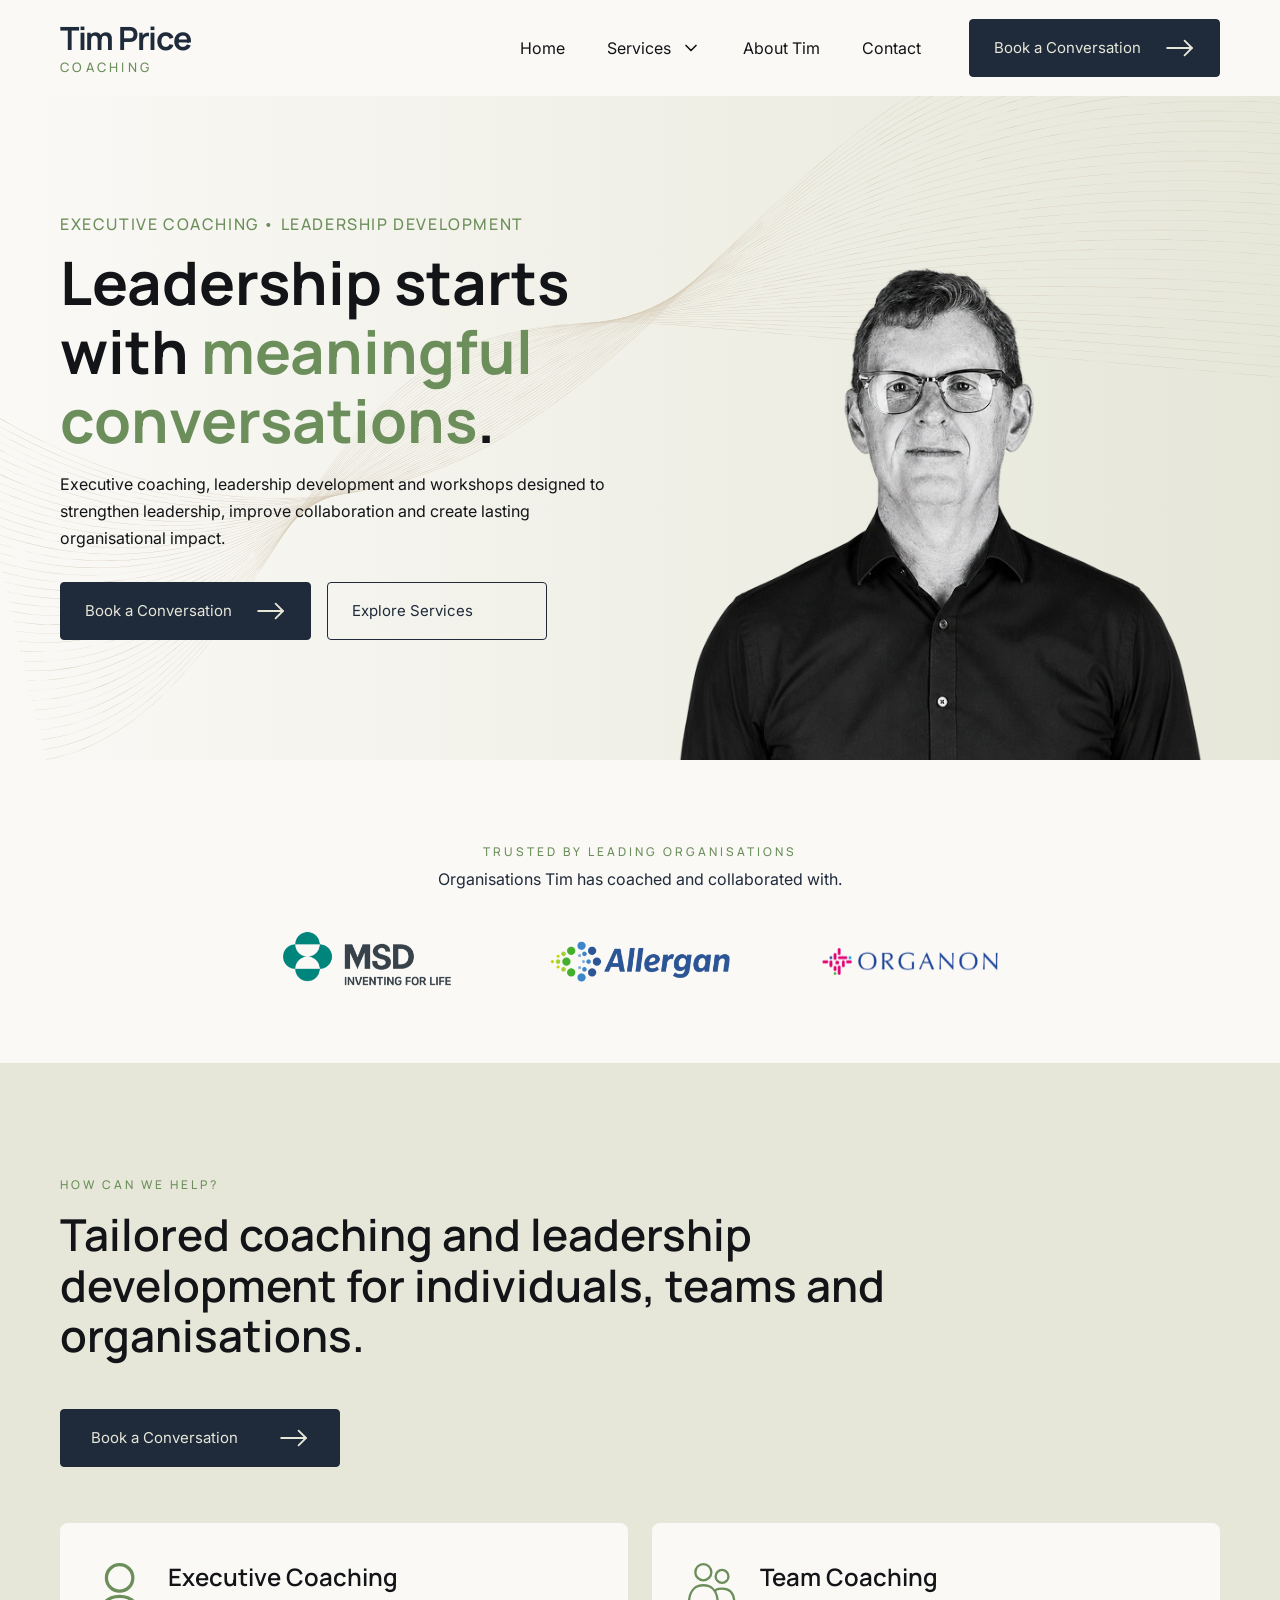
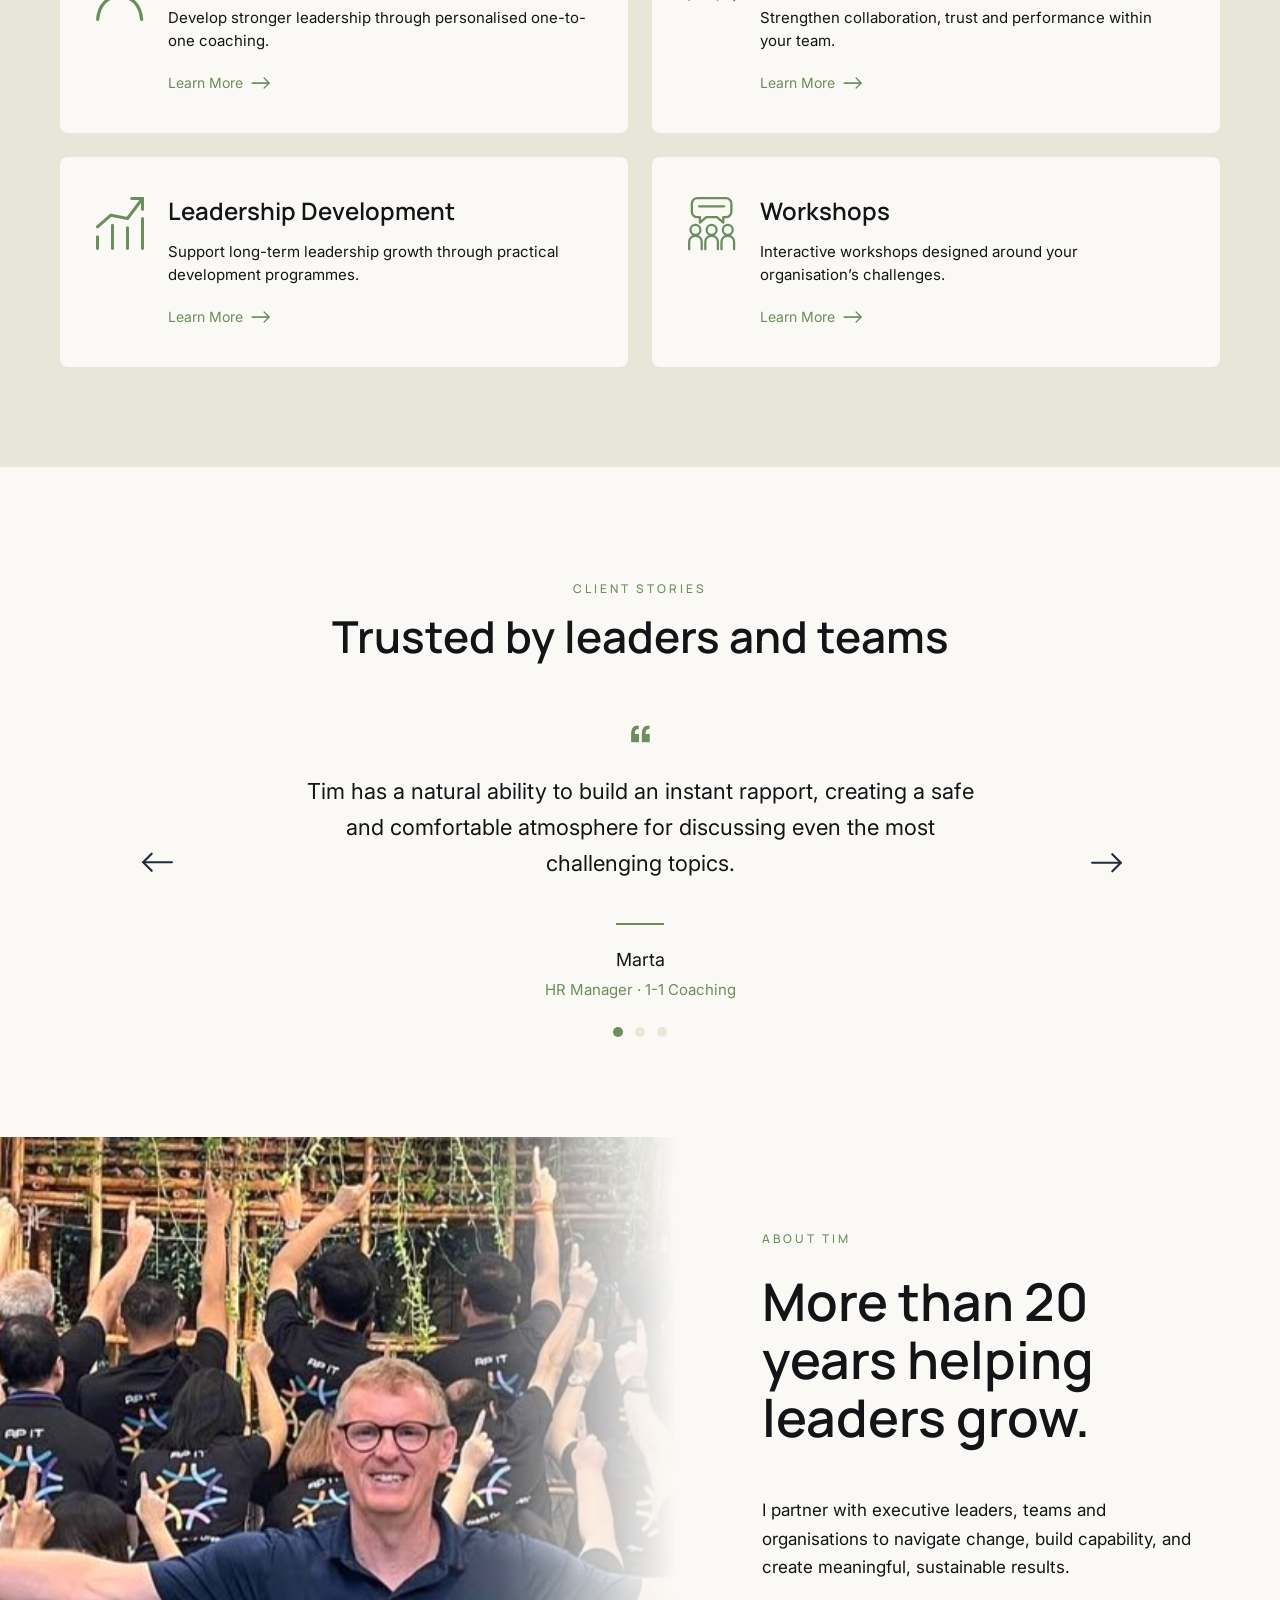
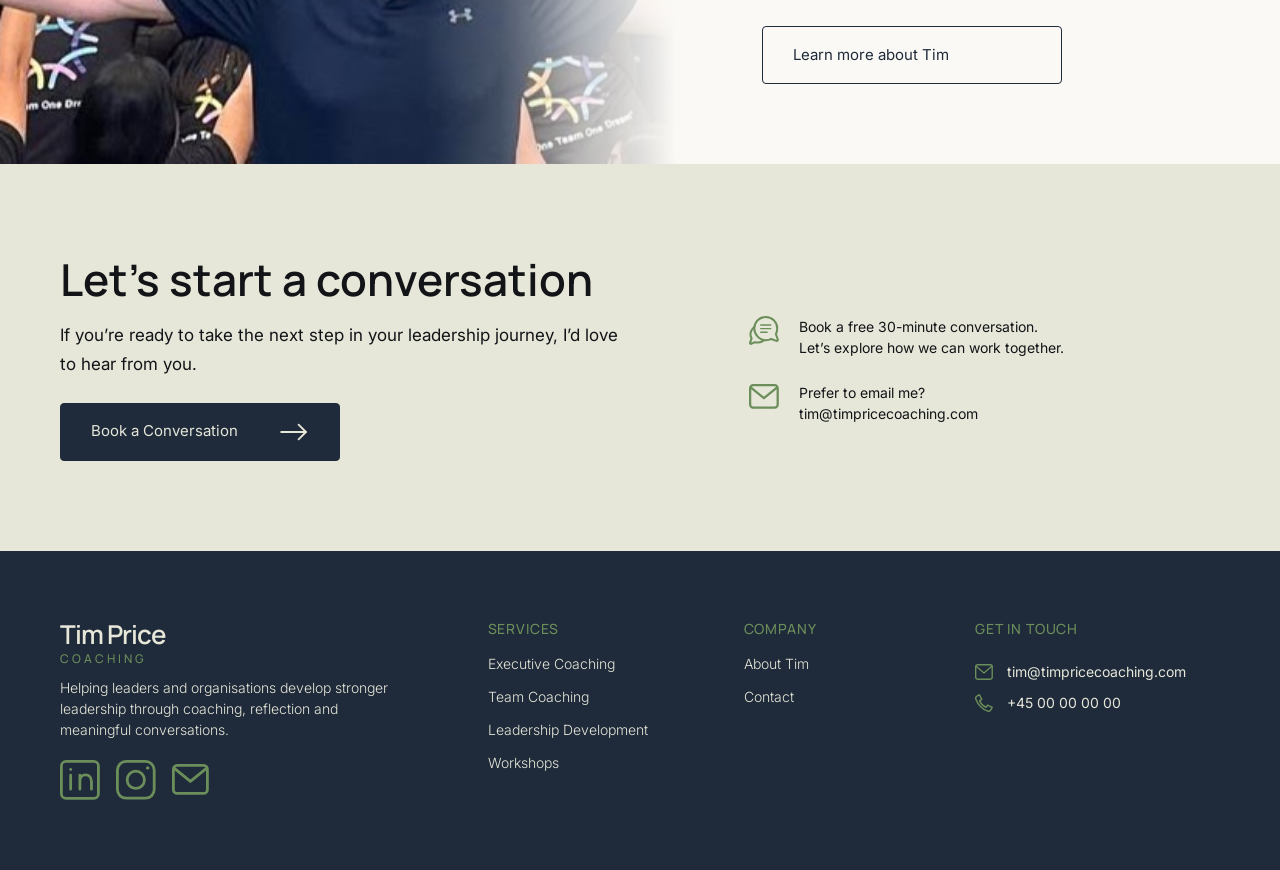
==== commit 87ebe7c7: "updates to services nav bar" ====
--- a/index.html
+++ b/index.html
@@ -50,6 +50,13 @@
             </button>
 
             <ul class="services-menu">
+              <li>
+                <a href="services.html">
+                  All Services
+                </a>
+              </li>
+
+
               <li>
                 <a href="executive-coaching.html">
                   Executive Coaching
--- a/css/style.css
+++ b/css/style.css
@@ -283,7 +283,7 @@
 .hero-eyebrow {
   color: var(--accent);
   font-family: "Manrope", sans-serif;
-  font-size: 12px;
+  font-size: 10px;
   font-weight: 500;
   line-height: 1;
   letter-spacing: 0.25em;
@@ -1561,25 +1561,48 @@
 
 
 
-/*----------------------------------- MEDIA QUERIES --------------------------------*/
-
-
-/*----------- Desktop header fra 900px ------------*/
+/*----------------------------------- media quaries!!!!!! --------------------------------*/
+
+
+/*----------- desktop fra 900px ------------*/
 
 @media (min-width: 900px) {
+
+  /*----------------------------------- GLOBALE DESKTOP STYLES --------------------------------*/
+
+  h1 {
+    font-size: 60px;
+    line-height: 1.15;
+  }
+
+  h2 {
+    font-size: 44px;
+    line-height: 1.15;
+  }
+
+  p {
+    line-height: 1.7;
+  }
+
+
+  /*----------------------------------- HEADER DESKTOP --------------------------------*/
+
   .header-inner {
     flex-wrap: nowrap;
+    width: 100%;
+    max-width: 1440px;
     min-height: 96px;
-    padding: 16px clamp(32px, 4vw, 60px);
+    margin-inline: auto;
+    padding: 16px 60px;
   }
 
   .logo-name {
-    font-size: 36px;
+    font-size: 32px;
   }
 
   .logo-subtitle {
     margin-top: 7px;
-    font-size: 15px;
+    font-size: 13px;
   }
 
   .menu-button {
@@ -1592,7 +1615,7 @@
     flex-direction: row;
     align-items: center;
     justify-content: flex-end;
-    gap: clamp(36px, 4vw, 58px);
+    gap: 48px;
     width: auto;
     padding-top: 0;
   }
@@ -1600,7 +1623,7 @@
   .navigation-list {
     flex-direction: row;
     align-items: center;
-    gap: clamp(30px, 3.5vw, 54px);
+    gap: 42px;
   }
 
   .navigation-list > li > a,
@@ -1608,7 +1631,7 @@
     position: relative;
     width: auto;
     min-height: 42px;
-    font-size: 18px;
+    font-size: 16px;
     border-bottom: 0;
   }
 
@@ -1675,11 +1698,11 @@
   }
 
   .header-cta {
-    min-width: 280px;
-    min-height: 62px;
+    min-width: 250px;
+    min-height: 58px;
     gap: 24px;
     padding: 0 24px;
-    font-size: 17px;
+    font-size: 15px;
     transition:
       color 0.2s ease,
       background-color 0.2s ease;
@@ -1688,32 +1711,354 @@
   .header-cta:hover {
     color: var(--primary);
     background-color: var(--accent);
-  }
-
-  .header-cta svg {
-    width: 32px;
-    height: 22px;
-  }
-    /*----------- Services hero desktop ------------*/
+    border-color: var(--accent);
+  }
+
+
+  /*----------------------------------- FORSIDE DESKTOP --------------------------------*/
+
+
+/*----------- Hero desktop ------------*/
+
+.hero-index {
+  position: relative;
+  min-height: 760px;
+  padding: 150px 60px 0;
+}
+
+.hero-content {
+  position: relative;
+  display: grid;
+  grid-template-columns: 1fr 1fr;
+  align-items: end;
+  gap: 40px;
+  width: 100%;
+  max-width: 1320px;
+  min-height: 610px;
+  margin-inline: auto;
+}
+
+.hero-text {
+  position: relative;
+  z-index: 2;
+  align-self: center;
+  max-width: 720px;
+  padding-bottom: 70px;
+}
+
+.hero-index h1 {
+  max-width: 720px;
+  font-size: 60px;
+  line-height: 1.15;
+}
+
+.hero-index .hero-text > p {
+  max-width: 620px;
+  font-size: 16px;
+}
+
+.hero-eyebrow {
+  font-size: 14px;
+  letter-spacing: 0.1em;
+}
+
+.hero-cta-container {
+  flex-direction: row;
+  align-items: center;
+  gap: 16px;
+  margin-top: 30px;
+}
+
+.hero-cta-container .general-cta,
+.hero-cta-container .cta-secondary {
+  flex-shrink: 0;
+  width: auto;
+  min-width: 220px;
+  margin-top: 0;
+  padding-right: 24px;
+  padding-left: 24px;
+  white-space: nowrap;
+}
+
+.hero-index .hero-image {
+  position: absolute;
+  right: 0;
+  bottom: -2px;
+  z-index: 1;
+
+  width: 52%;
+  max-width: 680px;
+  max-height: 720px;
+  margin: 0;
+
+  object-fit: contain;
+  object-position: bottom right;
+}
+  /*----------- Organisationer desktop ------------*/
+
+  .organisations {
+    min-height: 250px;
+    padding: 70px 60px;
+  }
+
+  .organisation-logos {
+    gap: 90px;
+    max-width: 760px;
+    margin-top: 36px;
+  }
+
+  .organisation-logo {
+    max-width: 180px;
+    max-height: 70px;
+  }
+
+
+  /*----------- Services preview desktop ------------*/
+
+  .services-preview {
+    align-items: stretch;
+    padding: 100px 60px;
+  }
+
+  .services-preview > .eyebrow,
+  .services-preview > h2,
+  .services-preview > .general-cta,
+  .services-card-container {
+    width: 100%;
+    max-width: 1200px;
+    margin-right: auto;
+    margin-left: auto;
+  }
+
+  .services-preview > h2 {
+    max-width: 850px;
+    margin-top: 18px;
+    margin-bottom: 30px;
+    font-size: 44px;
+  }
+
+  .services-preview > .general-cta {
+    width: 280px;
+    margin-right: auto;
+    margin-left: max(0px, calc((100% - 1200px) / 2));
+  }
+
+  .services-card-container {
+    display: grid;
+    grid-template-columns: repeat(2, 1fr);
+    gap: 24px;
+    margin-top: 56px;
+  }
+
+  .services-card {
+    justify-content: flex-start;
+    gap: 24px;
+    max-width: none;
+    min-height: 210px;
+    margin-top: 0;
+    padding: 36px;
+  }
+
+  .services-card:hover {
+    transform: translateY(-4px);
+    box-shadow: 0 16px 35px rgba(31, 42, 58, 0.1);
+  }
+
+  .services-card-container img {
+    width: 48px;
+    margin: 4px 0 0;
+  }
+
+  .services-card h3 {
+    font-size: 24px;
+  }
+
+  .services-card p {
+    max-width: 420px;
+    font-size: 15px;
+  }
+
+  .learn-more {
+    justify-content: flex-start;
+    margin-top: 20px;
+  }
+
+
+  /*----------- Testimonials desktop ------------*/
+
+  .testimonials {
+    padding: 100px 60px;
+  }
+
+  .testimonials-header h2 {
+    font-size: 44px;
+  }
+
+  .testimonial-slider {
+    grid-template-columns: 50px 1fr 50px;
+    gap: 30px;
+    max-width: 1000px;
+    margin: 60px auto 0;
+  }
+
+  .testimonial-card {
+    max-width: 700px;
+  }
+
+  .testimonial-quote {
+    min-height: 150px;
+    font-size: 22px;
+    line-height: 1.65;
+  }
+
+  .testimonial-arrow {
+    width: 34px;
+    height: 24px;
+  }
+
+
+ /*----------- About preview desktop ------------*/
+
+/*----------- About preview desktop ------------*/
+
+.about-preview {
+  position: relative;
+  display: flex;
+  align-items: center;
+  min-height: 620px;
+  overflow: hidden;
+  background-color: var(--background);
+}
+
+.about-preview-image {
+  position: absolute;
+  inset: 0 auto 0 0;
+  width: 60%;
+  height: 100%;
+  min-height: 620px;
+  object-fit: cover;
+  object-position: center;
+
+-webkit-mask-image: linear-gradient(
+  to right,
+  #000 0%,
+  #000 55%,
+  rgba(0, 0, 0, 0.8) 65%,
+  rgba(0, 0, 0, 0.35) 75%,
+  transparent 88%
+);
+
+mask-image: linear-gradient(
+  to right,
+  #000 0%,
+  #000 55%,
+  rgba(0, 0, 0, 0.8) 65%,
+  rgba(0, 0, 0, 0.35) 75%,
+  transparent 88%
+);}
+
+.about-preview-content {
+  position: relative;
+  z-index: 2;
+  display: flex;
+  flex-direction: column;
+  align-items: flex-start;
+  justify-content: center;
+  width: 42%;
+  max-width: none;
+  margin-left: auto;
+  padding: 80px 70px 80px 20px;
+  background-color: transparent;
+}
+
+.about-preview-content h2 {
+  max-width: 580px;
+  margin-top: 28px;
+  font-size: 52px;
+  line-height: 1.12;
+}
+
+.about-preview-text {
+  max-width: 520px;
+  margin-top: 24px;
+  font-size: 17px;
+  line-height: 1.7;
+}
+
+.about-preview-content .cta-secondary {
+  width: auto;
+  min-width: 300px;
+  margin-top: 34px;
+  white-space: nowrap;
+}
+
+  /*----------------------------------- FÆLLES CTA DESKTOP --------------------------------*/
+
+  .CTA-section {
+    display: grid;
+    grid-template-columns: 1fr 0.8fr;
+    align-items: center;
+    gap: 100px;
+    padding: 90px max(60px, calc((100% - 1200px) / 2));
+  }
+
+  .CTA-section h2 {
+    max-width: 580px;
+    margin: 0;
+    font-size: 44px;
+  }
+
+  .CTA-section > div:first-child > p {
+    max-width: 560px;
+    font-size: 17px;
+  }
+
+  .CTA-section .general-cta {
+    width: 280px;
+  }
+
+  .CTA-section-contact {
+    align-items: flex-start;
+    gap: 20px;
+    padding-top: 24px;
+  }
+
+  .CTA-section-contact img {
+    width: 30px;
+    height: 30px;
+    object-fit: contain;
+  }
+
+  .CTA-section-contact p {
+    max-width: 400px;
+    font-size: 14px;
+  }
+
+
+  /*----------------------------------- SERVICES OVERSIGT DESKTOP --------------------------------*/
+
+
+  /*----------- Services hero desktop ------------*/
 
   .hero-services {
-    padding: 170px 60px 100px;
+    padding: 180px 60px 100px;
   }
 
   .hero-services-inner {
+    max-width: 1200px;
+    margin-inline: auto;
+    text-align: left;
+  }
+
+  .hero-services h1 {
     max-width: 760px;
-    margin-inline: auto;
-    text-align: center;
-  }
-
-  .hero-services h1 {
     font-size: 52px;
-    line-height: 1.1;
+    line-height: 1.15;
   }
 
   .hero-services-description {
     max-width: 520px;
-    margin: 24px auto 0;
+    margin-top: 24px;
     font-size: 17px;
   }
 
@@ -1734,9 +2079,6 @@
   .services-list {
     min-width: 0;
   }
-
-
-  /*----------- Service row desktop ------------*/
 
   .service-row {
     grid-template-columns: 54px 30px 1fr 26px;
@@ -1780,16 +2122,12 @@
   .service-row-content p {
     max-width: 420px;
     font-size: 14px;
-    line-height: 1.6;
-  }
-
-
-  /*----------- Preview cards desktop ------------*/
+  }
 
   .service-previews {
+    position: sticky;
+    top: 125px;
     display: block;
-    position: sticky;
-    top: 130px;
   }
 
   .service-preview-card {
@@ -1804,7 +2142,403 @@
     font-size: 32px;
   }
 
-    /*----------- Contact desktop ------------*/
+
+ /*----------------------------------- SERVICE UNDERSIDER DESKTOP --------------------------------*/
+
+
+/*----------- Hero desktop ------------*/
+
+.hero-service-pages {
+  min-height: 570px;
+  padding-top: 170px;
+  padding-bottom: 90px;
+}
+
+.hero-service-page-inner {
+  width: 100%;
+  max-width: 1200px;
+  margin-inline: auto;
+}
+
+.hero-service-pages .hero-title {
+  max-width: 650px;
+  margin-top: 22px;
+  font-size: 52px;
+  line-height: 1.12;
+}
+
+.hero-service-pages .hero-description {
+  max-width: 500px;
+  margin-top: 28px;
+  font-size: 16px;
+  line-height: 1.7;
+}
+
+.hero-service-pages .general-cta {
+  width: 280px;
+  margin-top: 32px;
+}
+
+
+/*----------- Introduktion desktop ------------*/
+
+.the-service {
+  padding-top: 120px;
+  padding-bottom: 110px;
+}
+
+.the-service-inner,
+.the-service-gain {
+  width: 100%;
+  max-width: 980px;
+  margin-inline: auto;
+}
+
+.the-service-inner {
+  display: block;
+}
+
+.the-service-inner h2 {
+  max-width: 700px;
+  margin: 0;
+  font-size: 34px;
+  line-height: 1.2;
+}
+
+.the-service-inner p {
+  max-width: 610px;
+  margin-top: 24px;
+  font-size: 15px;
+  line-height: 1.8;
+}
+
+.the-service-gain {
+  margin-top: 90px;
+}
+
+
+/*----------- Gains header desktop ------------*/
+
+.service-gains-header {
+  width: 100%;
+}
+
+.service-gains-header .eyebrow {
+  text-align: left;
+}
+
+.service-gains-header-line {
+  margin-top: 18px;
+}
+
+
+/*----------- Gains liste desktop ------------*/
+
+/*----------- Gains liste desktop ------------*/
+
+.service-gains-list {
+  display: block;
+  margin-top: 44px;
+}
+
+.service-gain {
+  display: grid;
+  grid-template-columns: 70px 1fr;
+  gap: 28px;
+  padding: 30px 0;
+  border-right: 0;
+  border-bottom: 1px solid rgba(31, 42, 58, 0.12);
+}
+
+.service-gain:first-child {
+  padding-top: 0;
+}
+
+.service-gain:last-child {
+  padding-bottom: 0;
+  border-bottom: 0;
+}
+
+.service-gain-number {
+  padding-top: 2px;
+  font-size: 36px;
+  font-weight: 500;
+}
+
+.service-gain-content {
+  display: grid;
+  grid-template-columns: minmax(0, 1fr) 280px;
+  column-gap: 70px;
+  align-items: start;
+}
+
+.service-gain-content h2 {
+  grid-column: 1;
+  margin: 0;
+  font-size: 23px;
+}
+
+.service-gain-content > p {
+  grid-column: 1;
+  max-width: 430px;
+  margin-top: 12px;
+  font-size: 14px;
+  line-height: 1.7;
+}
+
+.service-gain-points {
+  grid-column: 2;
+  grid-row: 1 / span 2;
+  align-self: center;
+  gap: 10px;
+  margin-top: 0;
+}
+
+.service-gain-points li {
+  font-size: 13px;
+}
+
+.service-gain-points img {
+  width: 15px;
+  height: 15px;
+}
+
+/*----------------------------------- SERVICE PROCESS DESKTOP --------------------------------*/
+
+
+/*----------- Sektion desktop ------------*/
+
+.service-process {
+  padding-top: 100px;
+  padding-bottom: 120px;
+}
+
+.service-process-inner {
+  width: 100%;
+  max-width: 980px;
+  margin-inline: auto;
+}
+
+/*----------- Process header desktop ------------*/
+
+.service-process-header {
+  display: block;
+  max-width: 760px;
+}
+
+.service-process-header .eyebrow {
+  text-align: left;
+}
+
+.service-process-header h2 {
+  max-width: 720px;
+  margin-top: 28px;
+  font-size: 38px;
+  line-height: 1.15;
+}
+
+.service-process-intro {
+  max-width: 570px;
+  margin-top: 22px;
+  font-size: 15px;
+  line-height: 1.7;
+}
+
+
+/*----------- Procesliste desktop ------------*/
+
+.service-process-list {
+  margin-top: 44px;
+  border-top: 1px solid rgba(31, 42, 58, 0.12);
+}
+
+.service-process-step {
+  display: grid;
+  grid-template-columns: 0.8fr 1fr;
+  gap: 70px;
+  padding: 30px 0;
+  border-top: 0;
+  border-bottom: 1px solid rgba(31, 42, 58, 0.12);
+}
+
+.service-process-step:last-child {
+  padding-bottom: 30px;
+}
+
+.service-process-step h3 {
+  margin: 0;
+  font-size: 20px;
+  line-height: 1.3;
+}
+
+.service-process-step p {
+  max-width: 390px;
+  margin-top: 0;
+  font-size: 14px;
+  line-height: 1.7;
+}
+
+  /*----------------------------------- ABOUT DESKTOP --------------------------------*/
+
+
+  /*----------- About hero desktop ------------*/
+
+/*----------- About hero desktop ------------*/
+
+.hero-about {
+  display: grid;
+  grid-template-columns: 0.9fr 1.1fr;
+  align-items: end;
+  min-height: 600px;
+  padding: 150px 60px 0;
+}
+
+.hero-about .hero-image {
+  grid-column: 1;
+  grid-row: 1;
+
+  justify-self: end;
+  width: 100%;
+  max-width: 520px;
+  max-height: 530px;
+  margin: 0;
+  object-fit: contain;
+  object-position: bottom;
+}
+
+.hero-about .hero-inner {
+  grid-column: 2;
+  grid-row: 1;
+
+  align-self: center;
+  width: 100%;
+  max-width: 620px;
+  margin: 0;
+  padding: 20px 40px 70px 70px;
+}
+
+.hero-about .hero-title {
+  margin-top: 24px;
+  font-size: 52px;
+  line-height: 1.12;
+}
+
+.hero-about .hero-description {
+  max-width: 560px;
+  margin-top: 28px;
+  font-size: 17px;
+  line-height: 1.7;
+}
+
+  /*----------- My story desktop ------------*/
+
+  .about {
+    padding: 100px 60px;
+  }
+
+  .about-inner {
+    display: grid;
+    grid-template-columns: 0.75fr 1fr;
+    gap: 12px;
+    width: 100%;
+    max-width: 1200px;
+  }
+
+  .about-inner .eyebrow,
+  .about-inner h2 {
+    grid-column: 1;
+  }
+
+  .about-inner h2 {
+    max-width: 430px;
+    font-size: 42px;
+  }
+
+  .about-inner > p:not(.eyebrow) {
+    grid-column: 2;
+    max-width: 620px;
+    margin-top: 0;
+    margin-bottom: 24px;
+    font-size: 16px;
+  }
+
+
+  /*----------- Image quote desktop ------------*/
+
+  .image-quote-section {
+    min-height: 520px;
+    padding: 100px max(60px, calc((100% - 1200px) / 2));
+  }
+
+  .image-quote-content {
+    max-width: 440px;
+  }
+
+  .image-quote-text {
+    font-size: 48px;
+  }
+
+
+  /*----------- Qualifications desktop ------------*/
+
+  .qualifications {
+    padding: 100px 60px;
+  }
+
+  .qualifications-inner {
+    width: 100%;
+    max-width: 1200px;
+    text-align: center;
+  }
+
+  .qualifications-text {
+    max-width: 650px;
+    margin: 20px auto 0;
+    font-size: 16px;
+  }
+
+  .qualifications-grid {
+    grid-template-columns: repeat(7, 1fr);
+    gap: 36px;
+    margin-top: 60px;
+  }
+
+  .qualifications-grid img {
+    width: 100%;
+    max-width: 110px;
+    height: 90px;
+    margin-inline: auto;
+  }
+
+
+  /*----------------------------------- CONTACT DESKTOP --------------------------------*/
+
+
+  /*----------- Contact hero desktop ------------*/
+
+  .contact-hero {
+    min-height: 440px;
+    padding: 170px 60px 90px;
+  }
+
+  .contact-hero-inner {
+    max-width: 800px;
+    text-align: center;
+  }
+
+  .contact-hero-heading {
+    margin-top: 18px;
+    font-size: 52px;
+  }
+
+  .contact-hero-description {
+    max-width: 650px;
+    margin: 24px auto 0;
+    font-size: 17px;
+  }
+
+
+  /*----------- Contact section desktop ------------*/
 
   .contact-section {
     padding: 100px 60px;
@@ -1813,7 +2547,7 @@
   .contact-section-inner {
     display: grid;
     grid-template-columns: 0.9fr 1.1fr;
-    gap: 80px;
+    gap: 100px;
     align-items: start;
   }
 
@@ -1822,23 +2556,23 @@
   }
 
   .contact-detail {
-    grid-template-columns: 34px 1fr;
-    gap: 20px;
-    padding: 26px 0;
+    grid-template-columns: 36px 1fr;
+    gap: 22px;
+    padding: 28px 0;
   }
 
   .contact-detail-icon {
-    width: 26px;
-    height: 26px;
+    width: 28px;
+    height: 28px;
   }
 
   .contact-detail-content h2 {
-    font-size: 20px;
+    font-size: 19px;
   }
 
   .contact-detail-content p,
   .contact-detail-content a {
-    font-size: 15px;
+    font-size: 14px;
   }
 
   .contact-form-field input {
@@ -1852,4 +2586,230 @@
   .contact-form-button {
     min-height: 56px;
   }
+
+
+  /*----------------------------------- FOOTER DESKTOP --------------------------------*/
+
+  footer {
+    padding: 70px 60px;
+  }
+
+  .footer-inner {
+    display: grid;
+    grid-template-columns: 1.5fr 0.8fr 0.7fr 1fr;
+    align-items: start;
+    gap: 60px;
+    width: 100%;
+    max-width: 1320px;
+    margin-inline: auto;
+  }
+
+  .footer-description {
+    max-width: 340px;
+  }
+
+  .footer-heading {
+    font-size: 14px;
+  }
+
+  .footer-contact-list a {
+    gap: 14px;
+  }
+    /*----------------------------------- DESKTOP JUSTERINGER --------------------------------*/
+
+
+  /*----------- Fælles indholdsbredde ------------*/
+
+  .header-inner {
+    max-width: 1320px;
+  }
+
+  .hero-content,
+  .services-overview-inner,
+  .the-service-inner,
+  .the-service-gain,
+  .service-process-inner,
+  .about-inner,
+  .qualifications-inner,
+  .contact-section-inner,
+  .footer-inner {
+    width: 100%;
+    max-width: 1200px;
+    margin-inline: auto;
+  }
+
+
+  /*----------- Ens sidepadding ------------*/
+
+  .hero-index,
+  .organisations,
+  .services-preview,
+  .testimonials,
+  .CTA-section,
+  .hero-services,
+  .services-overview,
+  .hero-service-pages,
+  .the-service,
+  .service-process,
+  .about,
+  .qualifications,
+  .contact-hero,
+  .contact-section,
+  footer {
+    padding-right: max(60px, calc((100% - 1200px) / 2));
+    padding-left: max(60px, calc((100% - 1200px) / 2));
+  }
+
+
+  /*----------------------------------- EYEBROWS DESKTOP --------------------------------*/
+
+
+  /*----------- Centrerede eyebrows ------------*/
+
+  .organisations .eyebrow,
+  .testimonials-header .eyebrow,
+  .qualifications .eyebrow,
+  .contact-hero .eyebrow {
+    width: 100%;
+    text-align: center;
+  }
+
+
+  /*----------- Venstrestillede eyebrows ------------*/
+
+  .hero-index .hero-eyebrow,
+  .services-preview > .eyebrow,
+  .hero-services .eyebrow,
+  .hero-service-pages .eyebrow,
+  .the-service-gain .eyebrow,
+  .service-process .eyebrow,
+  .hero-about .eyebrow,
+  .about .eyebrow,
+  .about-preview .eyebrow {
+    text-align: left;
+  }
+
+
+  /*----------------------------------- FORSIDE JUSTERINGER --------------------------------*/
+
+
+  /*----------- Hero ------------*/
+
+  .hero-content {
+    max-width: 1200px;
+  }
+
+
+  /*----------- Organisationer ------------*/
+
+  .organisations {
+    text-align: center;
+  }
+
+  .orgranisations-text {
+    margin-right: auto;
+    margin-left: auto;
+  }
+
+
+  /*----------- Services preview ------------*/
+
+  .services-preview {
+    align-items: stretch;
+  }
+
+  .services-preview > .eyebrow,
+  .services-preview > h2,
+  .services-preview > .general-cta,
+  .services-card-container {
+    margin-right: 0;
+    margin-left: 0;
+  }
+
+  .services-preview > .eyebrow {
+    width: 100%;
+    max-width: 850px;
+  }
+
+  .services-preview > h2 {
+    width: 100%;
+    max-width: 850px;
+  }
+
+  .services-preview > .general-cta {
+    width: 280px;
+  }
+
+  .services-card-container {
+    width: 100%;
+    max-width: none;
+  }
+
+
+  /*----------- Testimonials ------------*/
+
+  .testimonials-header {
+    width: 100%;
+    max-width: 900px;
+    margin-inline: auto;
+    text-align: center;
+  }
+
+
+  /*----------- CTA ------------*/
+
+  .CTA-section {
+    grid-template-columns: 1fr 0.8fr;
+    width: 100%;
+  }
+
+
+  /*----------------------------------- SERVICES JUSTERINGER --------------------------------*/
+
+  .hero-services-inner,
+  .hero-service-page-inner {
+    width: 100%;
+    max-width: 1200px;
+    margin-inline: auto;
+  }
+
+
+  /*----------------------------------- ABOUT JUSTERINGER --------------------------------*/
+
+  .about-inner {
+    margin-inline: auto;
+  }
+
+  .qualifications-inner {
+    margin-inline: auto;
+  }
+
+
+  /*----------------------------------- CONTACT JUSTERINGER --------------------------------*/
+
+  .contact-hero-inner {
+    width: 100%;
+    max-width: 800px;
+    margin-inline: auto;
+  }
+
+
+  /*----------------------------------- FOOTER JUSTERINGER --------------------------------*/
+
+  .footer-inner {
+    max-width: 1200px;
+  }
+
+  /*----------- Centrerede eyebrows desktop ------------*/
+
+.organisations .eyebrow,
+.testimonials-header .eyebrow,
+.qualifications .eyebrow,
+.contact-hero .eyebrow {
+  width: 100%;
+  max-width: none;
+  margin-right: auto;
+  margin-left: auto;
+  text-align: center;
+}
 }
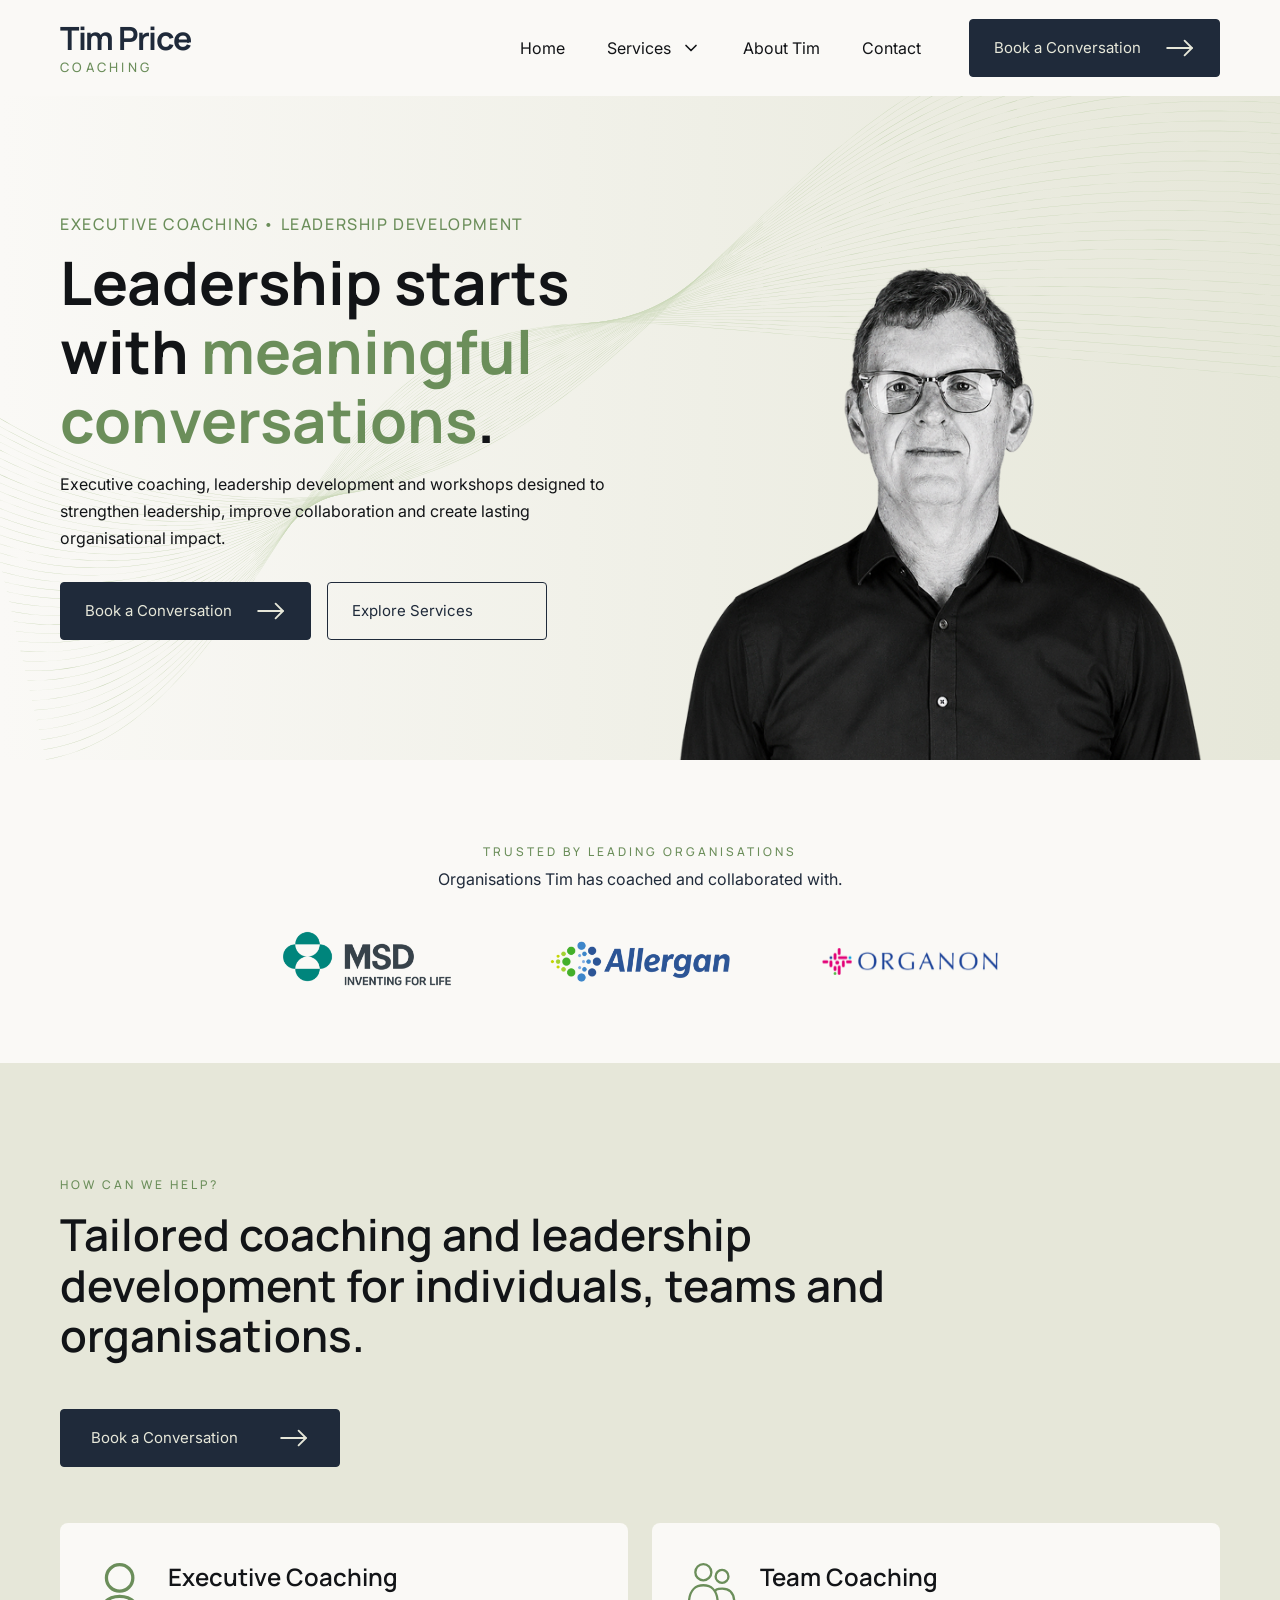
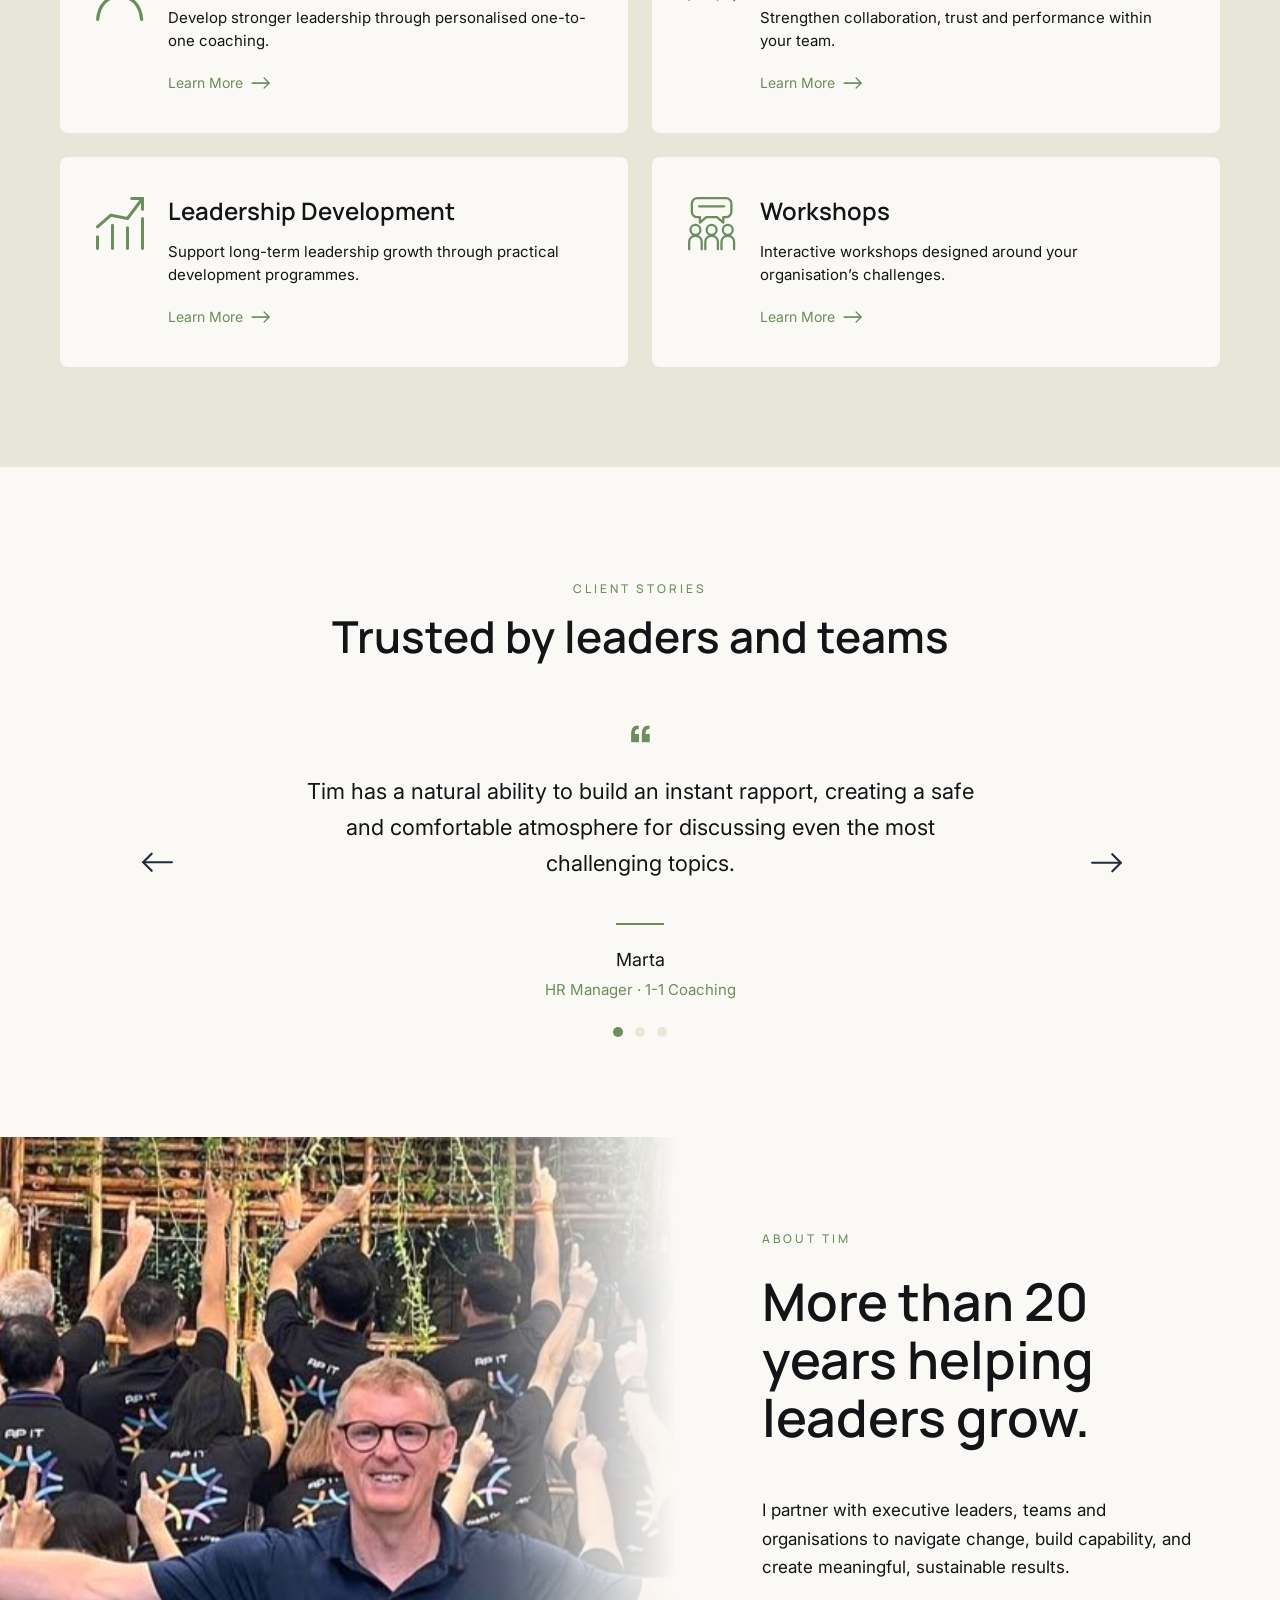
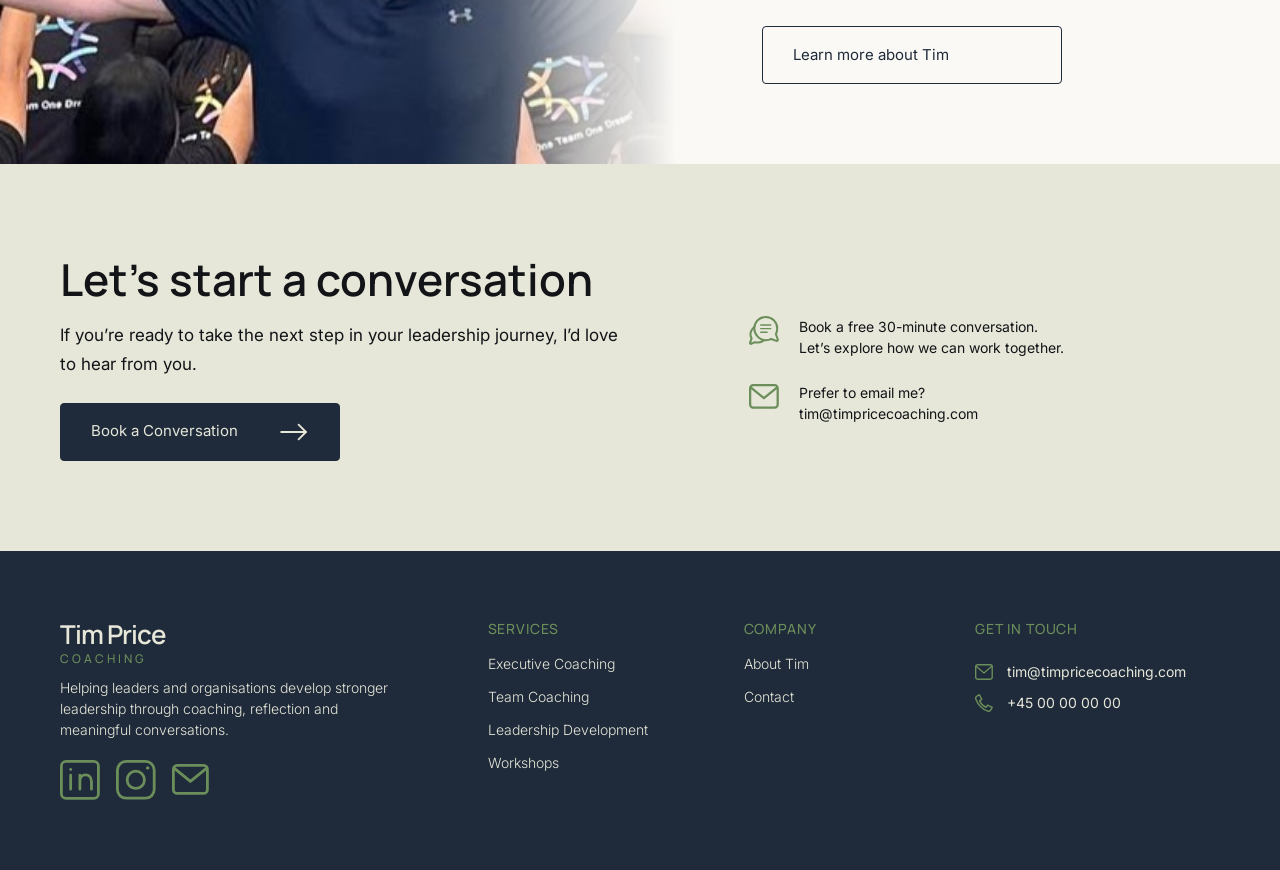
==== commit f27ff3d3: "favicon tilføjelse + change swirl colour" ====
--- a/index.html
+++ b/index.html
@@ -14,10 +14,7 @@
   <link rel="preconnect" href="https://fonts.gstatic.com" crossorigin>
   <link href="https://fonts.googleapis.com/css2?family=Inter:wght@100..900&display=swap" rel="stylesheet">
   <link href="https://fonts.googleapis.com/css2?family=Manrope:wght@200..800&display=swap" rel="stylesheet">
-
-
-  <!-- Favicon -->
-  <link rel="icon" href="images/favicon.ico" type="image/x-icon">
+  <link rel="icon" href="images/favicontim.ico" type="image/x-icon">
 </head>
 
 <body>
@@ -105,7 +102,7 @@
   </header>
 
   <main>
-    <section class="hero-index">
+    <section class="hero-index fade-in">
 
       <div class="hero-content">
         <div class="hero-text">
@@ -131,7 +128,7 @@
       <img src="images/wave-website.svg" alt="" class="hero-swirl">
     </section>
 
-    <section class="organisations">
+    <section class="organisations fade-in">
       <p class="eyebrow">Trusted by Leading Organisations</p>
       <p class="orgranisations-text">Organisations Tim has coached and collaborated with.</p>
       <div class="organisation-logos">
@@ -140,7 +137,7 @@
         <img src="images/organon.svg" alt="Organon logo" class="organisation-logo">
       </div>
     </section>
-    <section class="services-preview">
+    <section class="services-preview fade-in">
       <p class="eyebrow">How can we help?</p>
       <h2>
         Tailored coaching and leadership development for individuals, teams and organisations.
@@ -203,7 +200,7 @@
         </div>
       </div>
     </section>
-    <section class="testimonials">
+    <section class="testimonials fade-in">
 
       <div class="testimonials-header">
         <p class="eyebrow">Client Stories</p>
@@ -289,7 +286,7 @@
         <button class="testimonial-dot" type="button"></button>
       </div>
     </section>
-    <section class="about-preview">
+    <section class="about-preview fade-in">
       <img src="images/tim-workshop.jpg" alt="Tim Price" class="about-preview-image">
       <div class="about-preview-content">
         <p class="eyebrow">About Tim</p>
@@ -302,7 +299,7 @@
         </a>
       </div>
     </section>
-    <section class="CTA-section">
+    <section class="CTA-section fade-in">
       <div>
         <h2>Let’s start a conversation</h2>
         <p>If you’re ready to take the next step in your leadership journey, I’d love to hear from you. </p>
--- a/css/style.css
+++ b/css/style.css
@@ -1559,7 +1559,22 @@
   width: 18px;
 }
 
-
+/*----------------------------------- SCROLL ANIMATION --------------------------------*/
+
+/*----------- Fade ind ------------*/
+
+.fade-in {
+  opacity: 0;
+  transform: translateY(30px);
+  transition:
+    opacity 1s ease,
+    transform 1s ease;
+}
+
+.fade-in.is-visible {
+  opacity: 1;
+  transform: translateY(0);
+}
 
 /*----------------------------------- media quaries!!!!!! --------------------------------*/
 
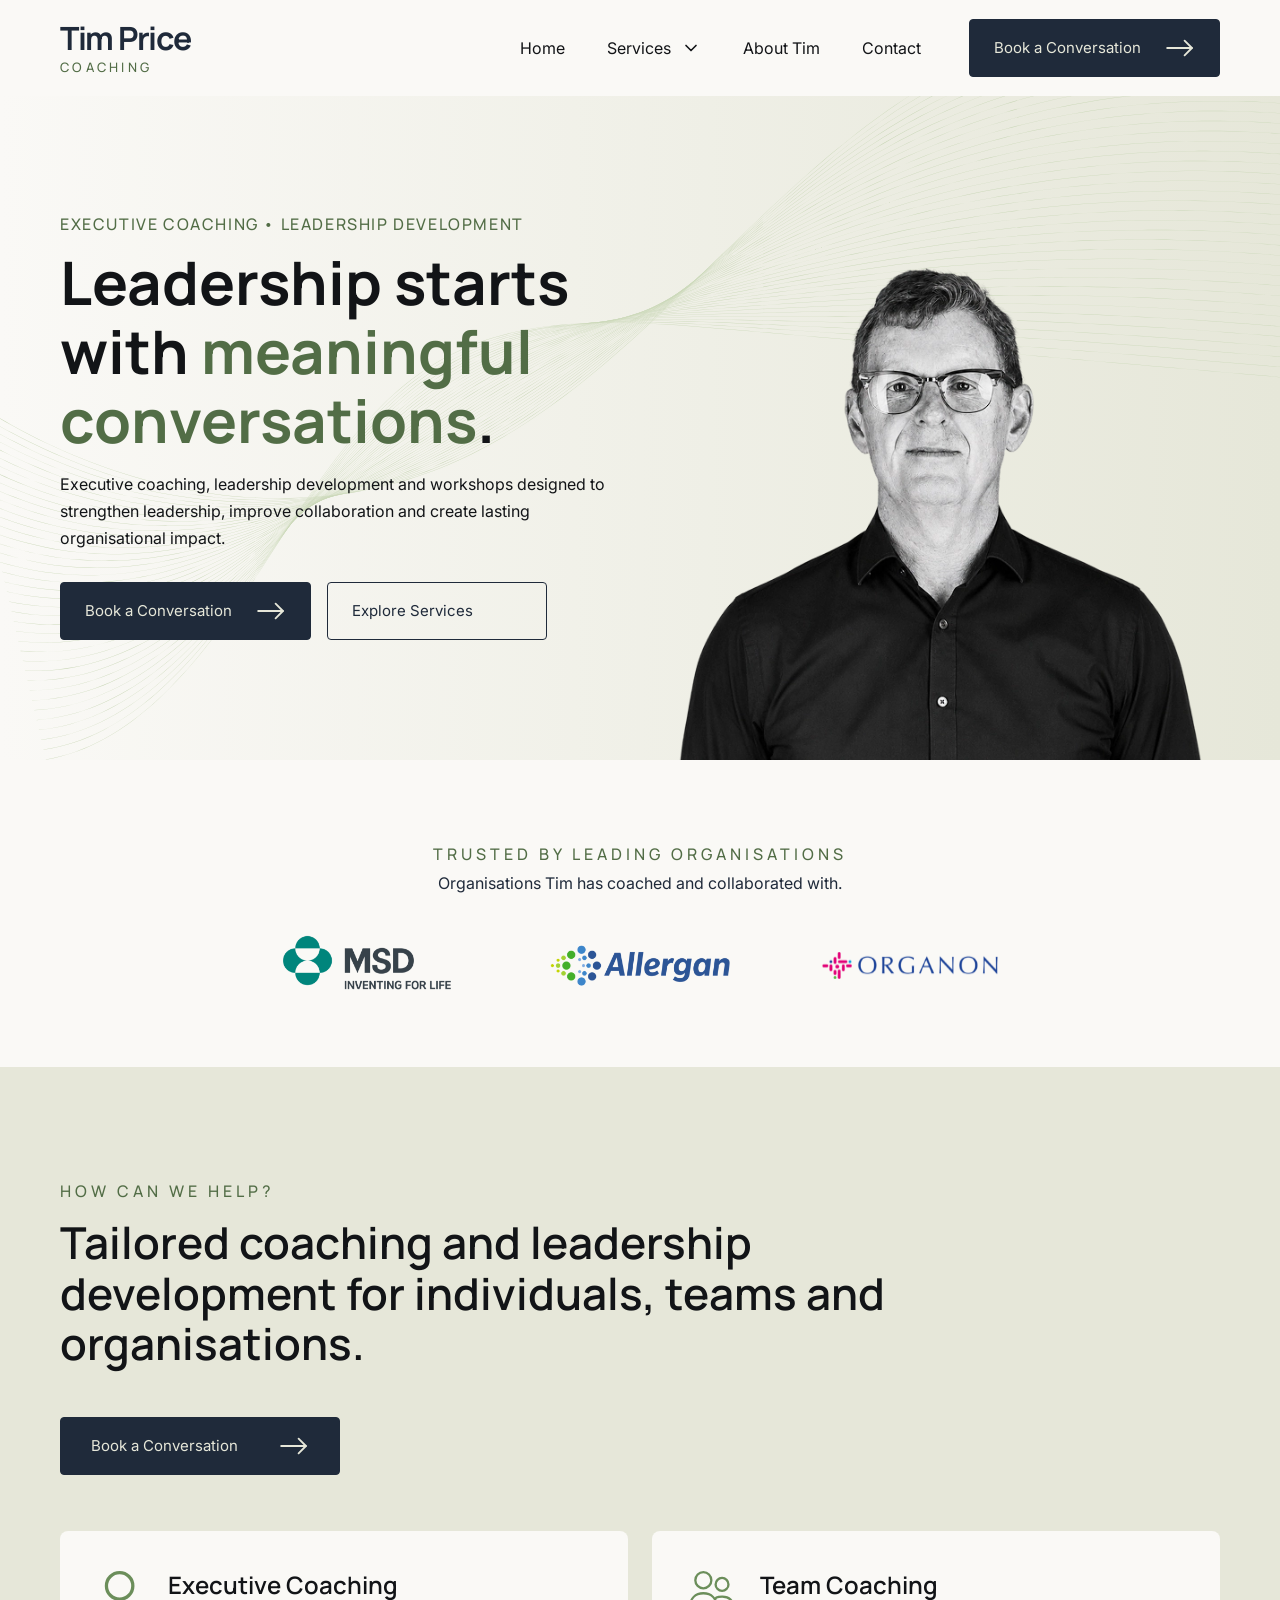
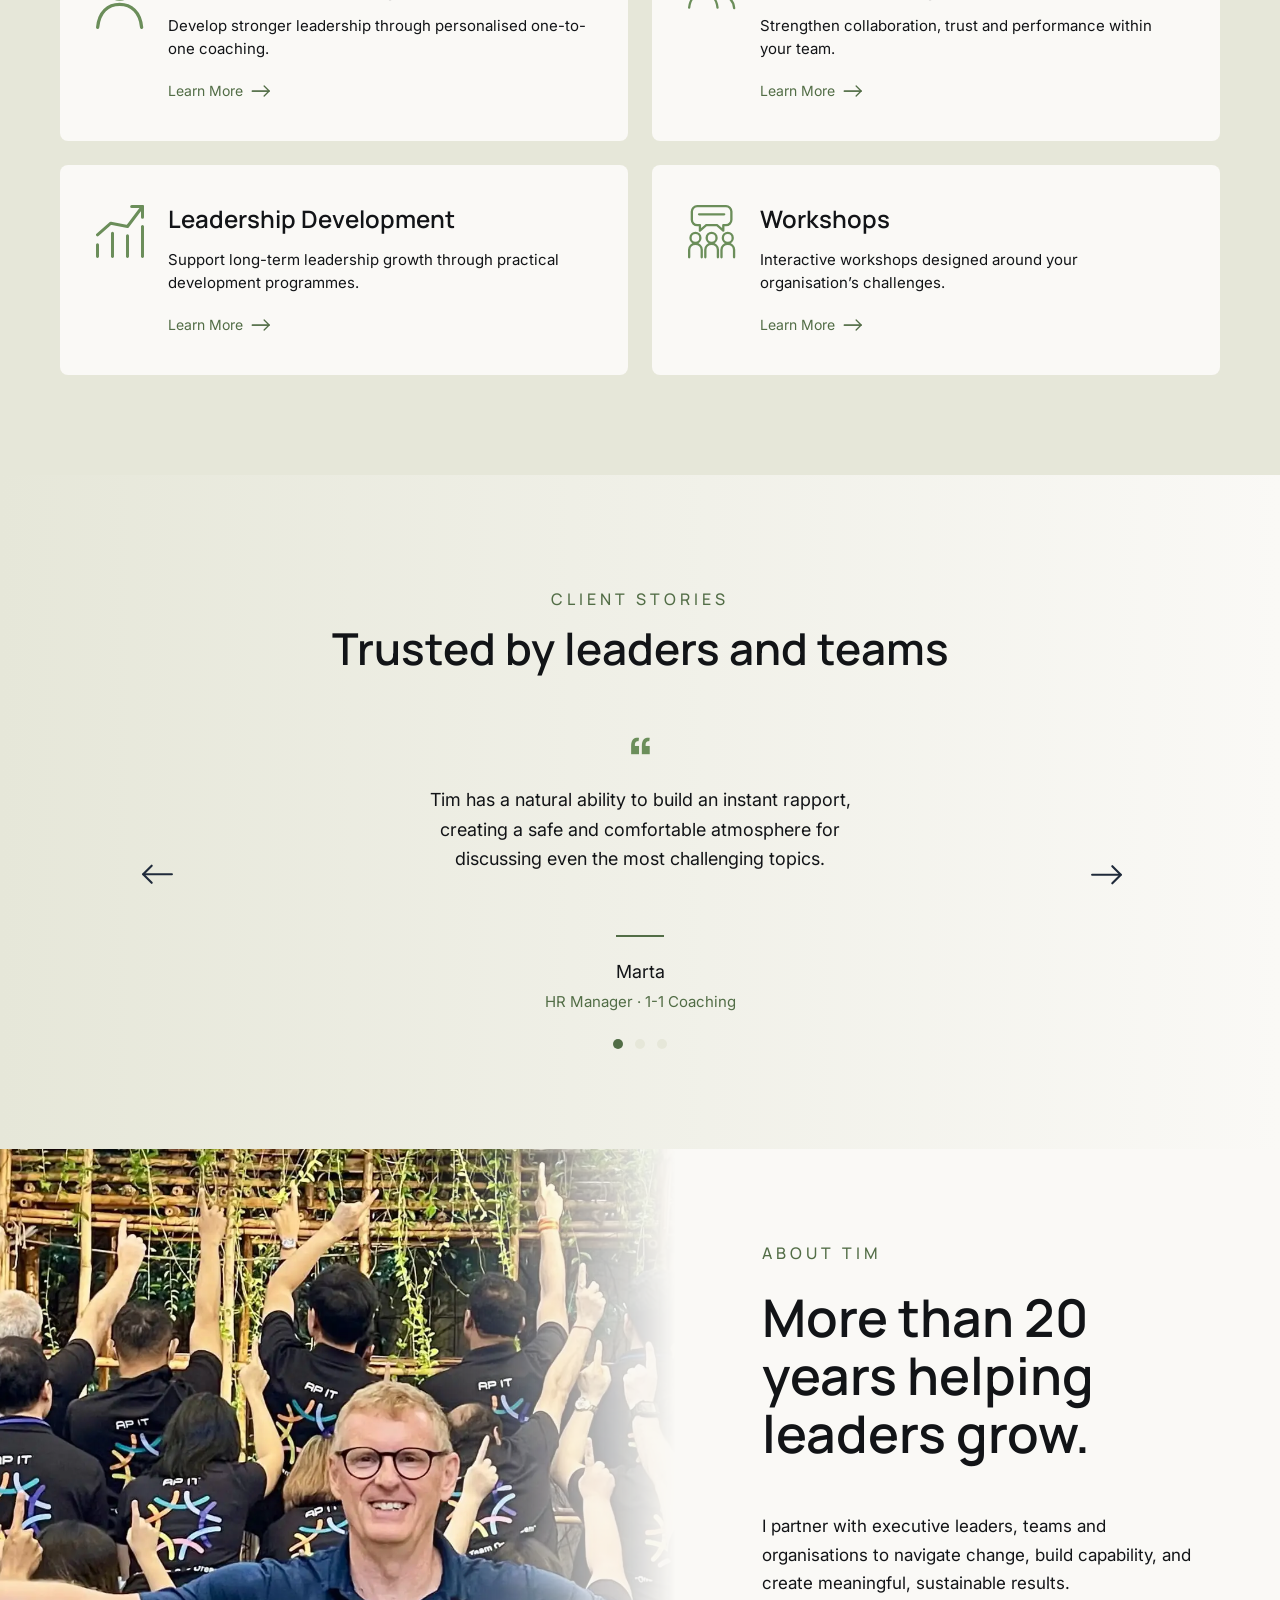
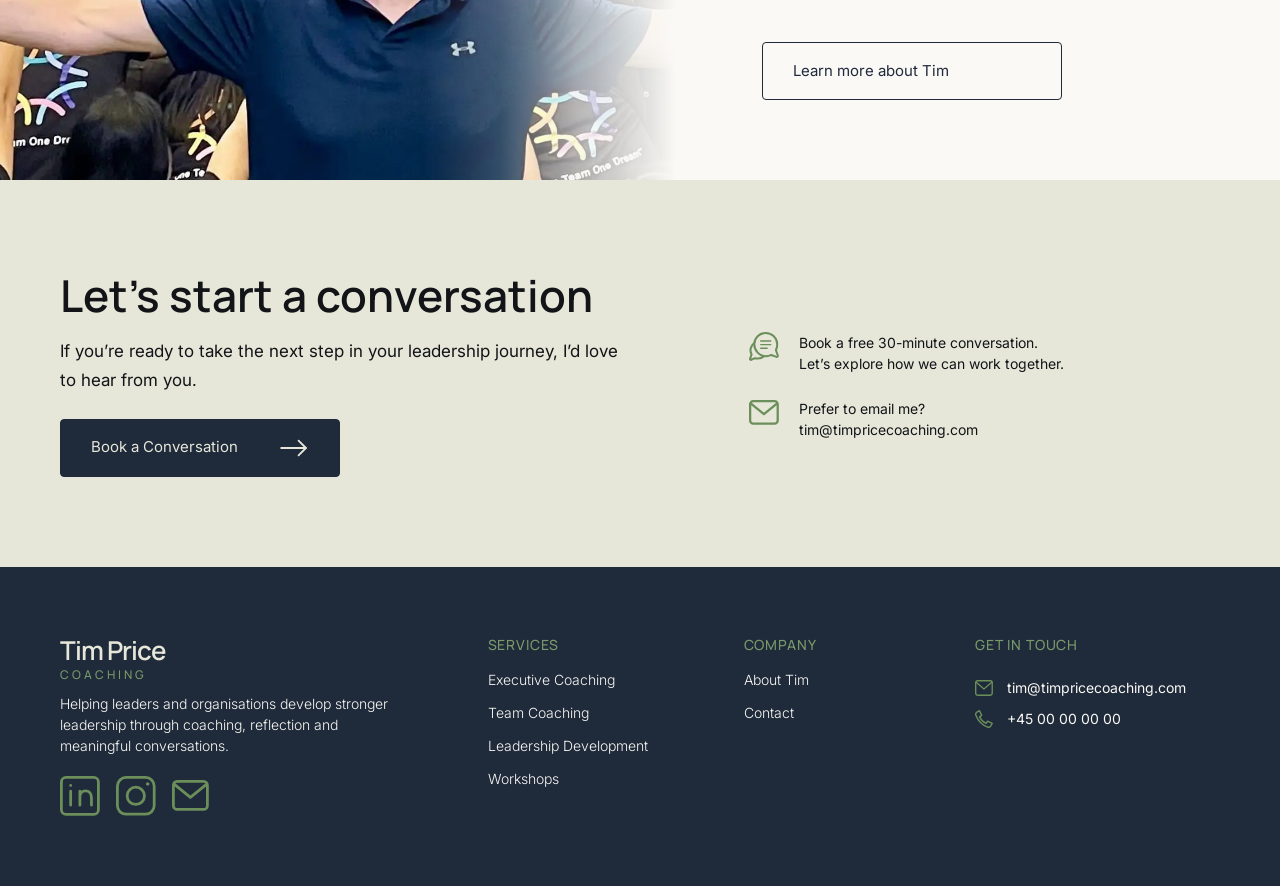
==== commit faef0e41: "png to webp" ====
--- a/index.html
+++ b/index.html
@@ -123,7 +123,7 @@
             </a>
           </div>
         </div>
-        <img src="images/portrait.png" alt="Tim Price" class="hero-image">
+        <img src="images/portrait.webp" alt="Tim Price" class="hero-image">
       </div>
       <img src="images/wave-website.svg" alt="" class="hero-swirl">
     </section>
@@ -287,7 +287,7 @@
       </div>
     </section>
     <section class="about-preview fade-in">
-      <img src="images/tim-workshop.jpg" alt="Tim Price" class="about-preview-image">
+      <img src="images/tim-workshop.webp" alt="Tim Price" class="about-preview-image">
       <div class="about-preview-content">
         <p class="eyebrow">About Tim</p>
         <h2>More than 20 years helping leaders grow.</h2>
--- a/css/style.css
+++ b/css/style.css
@@ -1,15 +1,23 @@
-/*----------------------------------- CSS-VARIABLER / DESIGNFARVER --------------------------------*/
+/*-----------------------------------------------------------------------------------------------
+          CSS VARIABLER / DESIGNFARVER 
+-------------------------------------------------------------------------------------------------*/
 
 :root {
   --primary: #1f2a3a;
+
   --accent: #6b8e5a;
+  --accent-dark: #526D46;
+  --accent-light: #79996a;
+
   --background: #faf9f6;
   --text: #121417;
   --secondary: #e6e7d9;
 }
 
-/*----------------------------------- RESET --------------------------------*/
-
+/*-----------------------------------------------------------------------------------------------
+          RESET 
+-------------------------------------------------------------------------------------------------*/
+ 
 *,
 *::before,
 *::after {
@@ -26,7 +34,7 @@
 }
 
 body {
-  font-family: "Inter", Arial, sans-serif;
+  font-family: "Inter", sans-serif;
   line-height: 1.5;
   color: var(--text);
   background-color: var(--background);
@@ -53,22 +61,31 @@
   font: inherit;
 }
 
-
-/*----------------------------------- GLOBALE STYLES --------------------------------*/
+/*-----------------------------------------------------------------------------------------------
+          GLOBALE STYLES
+-------------------------------------------------------------------------------------------------*/
 
 main {
   display: flex;
   flex-direction: column;
 }
 
-
-/*----------- Typografi ------------*/
-
-
-/*----------- Knapper ------------*/
-
-
-/*----------------------------------- HEADER --------------------------------*/
+.hero-index, 
+.hero-service-pages, 
+.hero-services, 
+.hero-about, 
+.contact-hero {
+  background : linear-gradient(
+    to right,
+    var(--background),
+    var(--secondary)
+  );
+}
+
+
+/*-----------------------------------------------------------------------------------------------
+          HEADER
+-------------------------------------------------------------------------------------------------*/
 
 .site-header {
   position: fixed;
@@ -86,7 +103,7 @@
 }
 
 
-/*----------- Logo ------------*/
+/*--------------------- Logo ----------------------*/
 
 .logo {
   display: flex;
@@ -104,7 +121,7 @@
 
 .logo-subtitle {
   margin-top: 6px;
-  color: var(--accent);
+  color: var(--accent-dark);
   font-family: "Manrope", Arial, sans-serif;
   font-size: 12px;
   font-weight: 500;
@@ -114,7 +131,7 @@
 }
 
 
-/*----------- Hamburgerknap ------------*/
+/*--------------------- Hamburgerknap ----------------------*/
 
 .menu-button {
   display: flex;
@@ -139,8 +156,7 @@
     opacity 0.2s ease;
 }
 
-
-/*----------- Mobilnavigation ------------*/
+/*--------------------- Mobilnavigation ----------------------*/
 
 .navigation {
   display: none;
@@ -177,8 +193,7 @@
   cursor: pointer;
 }
 
-
-/*----------- Services dropdown ------------*/
+/*--------------------- Services dropdown ----------------------*/
 
 .services-button svg {
   width: 20px;
@@ -211,8 +226,7 @@
   font-size: 14px;
 }
 
-
-/*----------- Header CTA ------------*/
+/*--------------------- Header CTA ----------------------*/
 
 .header-cta {
   display: flex;
@@ -238,8 +252,7 @@
   stroke-linejoin: round;
 }
 
-
-/*----------- Hamburgeranimation ------------*/
+/*--------------------- Hamburgeranimation ----------------------*/
 
 .menu-button.is-open .menu-line:nth-child(1) {
   transform: translateY(8px) rotate(45deg);
@@ -253,9 +266,9 @@
   transform: translateY(-8px) rotate(-45deg);
 }
 
-
-/*----------------------------------- HERO --------------------------------*/
-
+/*-----------------------------------------------------------------------------------------------
+          HERO
+-------------------------------------------------------------------------------------------------*/
 .hero-index {
   position: relative;
   display: flex;
@@ -265,11 +278,6 @@
   justify-content: center;
   min-height: 100vh;
   padding: 86px 30px 0;
-  background: linear-gradient(
-    to right,
-    var(--background),
-    var(--secondary)
-  );
 }
 
 .hero-content {
@@ -277,11 +285,10 @@
   z-index: 1;
 }
 
-
-/*----------- Hero-tekst ------------*/
+/*-------------------- Hero-tekst ----------------------*/
 
 .hero-eyebrow {
-  color: var(--accent);
+  color: var(--accent-dark);
   font-family: "Manrope", sans-serif;
   font-size: 10px;
   font-weight: 500;
@@ -299,7 +306,7 @@
 }
 
 .highlight {
-  color: var(--accent);
+  color: var(--accent-dark);
   font-family: "Manrope", sans-serif;
 }
 
@@ -311,7 +318,7 @@
 }
 
 
-/*----------- Hero-knapper ------------*/
+/*--------------------- Hero-knapper ----------------------*/
 
 .hero-cta-container {
   display: flex;
@@ -373,8 +380,7 @@
   border-color: var(--accent);
 }
 
-
-/*----------- Hero-billede og baggrund ------------*/
+/*--------------------- Hero-billede og baggrund ----------------------*/
 
 .hero-image {
   padding: 0;
@@ -390,11 +396,11 @@
   pointer-events: none;
 }
 
-
-/*----------------------------------- FORSIDE --------------------------------*/
-
-
-/*----------- Organisationer ------------*/
+/*-----------------------------------------------------------------------------------------------
+          Index / Forsiden 
+-------------------------------------------------------------------------------------------------*/
+
+/*--------------------- Organisationer ----------------------*/
 
 .organisations {
   display: flex;
@@ -406,7 +412,7 @@
 }
 
 .eyebrow {
-  color: var(--accent);
+  color: var(--accent-dark);
   font-family: "Manrope", sans-serif;
   font-size: 12px;
   font-weight: 500;
@@ -439,7 +445,7 @@
 }
 
 
-/*----------- Services preview ------------*/
+/*--------------------- Services preview ----------------------*/
 
 .services-preview {
   display: flex;
@@ -500,7 +506,7 @@
   justify-content: space-between;
   gap: 8px;
   margin-top: 12px;
-  color: var(--accent);
+  color: var(--accent-dark);
   font-size: 14px;
 }
 
@@ -519,12 +525,17 @@
 }
 
 
-/*----------- Testimonials ------------*/
+
+/*--------------------- Testimonials ----------------------*/
 
 .testimonials {
   padding: 64px 30px;
   text-align: center;
-  background-color: var(--background);
+  background: linear-gradient(
+    to right,
+    var(--secondary),
+    var(--background)
+  );
 }
 
 .testimonials-header h2 {
@@ -562,7 +573,7 @@
 .testimonial-quote {
   align-self: center;
   min-height: 200px;
-  margin-top: 0px;
+  margin-top: 0;
   font-size: 16px;
   line-height: 1.5;
 }
@@ -570,8 +581,8 @@
 .testimonial-line {
   width: 48px;
   height: 2px;
-  margin: 0px auto 0;
-  background-color: var(--accent);
+  margin: 0 auto;
+  background-color: var(--accent-dark);
 }
 
 .testimonial-author {
@@ -585,7 +596,7 @@
 
 .testimonial-role {
   margin-top: 2px;
-  color: var(--accent);
+  color: var(--accent-dark);
   font-size: 15px;
 }
 
@@ -627,10 +638,10 @@
 }
 
 .testimonial-dot.is-active {
-  background-color: var(--accent);
-}
-
-/*----------- About preview ------------*/
+  background-color: var(--accent-dark);
+}
+
+/*--------------------- About preview ----------------------*/
 
 .about-preview {
   display: flex;
@@ -654,7 +665,7 @@
   margin-bottom: 10px;
 }
 
-/*----------- CTA section ------------*/
+/*--------------------- CTA section ----------------------*/
 
 .CTA-section {
   display: flex;
@@ -683,243 +694,14 @@
 }
 
 
-/*----------------------------------- SERVICES UNDERSIDER --------------------------------*/
-
-
-/*----------- Hero ------------*/
-
-.hero-service-pages {
-  padding: 130px 30px 64px;
-  background: linear-gradient(
-    to right,
-    var(--background),
-    var(--secondary)
-  );
-}
-
-.hero-service-page-inner {
-  width: 100%;
-  max-width: 600px;
-  margin-inline: auto;
-}
-
-.hero-service-pages .hero-title {
-  margin-top: 16px;
-  font-size: 40px;
-  line-height: 1.15;
-}
-
-.hero-service-pages .hero-description {
-  margin-top: 20px;
-  font-size: 16px;
-  line-height: 1.6;
-}
-
-
-/*----------- Introduktion ------------*/
-
-.the-service {
-  padding: 64px 30px;
-  background-color: var(--background);
-}
-
-.the-service-inner,
-.the-service-gain {
-  width: 100%;
-  max-width: 700px;
-  margin-inline: auto;
-}
-
-.the-service-inner h2 {
-  margin: 0;
-  font-size: 28px;
-  line-height: 1.2;
-}
-
-.the-service-inner p {
-  margin-top: 20px;
-  font-size: 16px;
-  line-height: 1.7;
-}
-
-.the-service-gain {
-  margin-top: 64px;
-}
-
-
-/*----------------------------------- SERVICE GAINS --------------------------------*/
-
-
-/*----------- Overskrift ------------*/
-
-.service-gains-header-line {
-  width: 42px;
-  height: 2px;
-  margin-top: 18px;
-  background-color: var(--accent);
-}
-
-
-/*----------- Liste ------------*/
-
-.service-gains-list {
-  margin-top: 34px;
-}
-
-
-/*----------- Gain ------------*/
-
-.service-gain {
-  display: grid;
-  grid-template-columns: 28px 1fr;
-  gap: 10px;
-  padding: 28px 0;
-  border-bottom: 1px solid rgba(31, 42, 58, 0.12);
-}
-
-.service-gain:first-child {
-  padding-top: 0;
-}
-
-.service-gain:last-child {
-  padding-bottom: 0;
-  border-bottom: 0;
-}
-
-
-/*----------- Nummer ------------*/
-
-.service-gain-number {
-  color: var(--secondary);
-  font-family: "Manrope", sans-serif;
-  font-size: 22px;
-  font-weight: 600;
-  line-height: 1.2;
-}
-
-
-/*----------- Indhold ------------*/
-
-.service-gain-content h2 {
-  margin: 0;
-  font-family: "Manrope", sans-serif;
-  font-size: 20px;
-  font-weight: 600;
-  line-height: 1.3;
-}
-
-.service-gain-content > p {
-  margin-top: 14px;
-  font-size: 14px;
-  line-height: 1.7;
-}
-
-
-/*----------- Punkter ------------*/
-
-.service-gain-points {
-  display: flex;
-  flex-direction: column;
-  gap: 10px;
-  margin-top: 18px;
-}
-
-.service-gain-points li {
-  display: flex;
-  align-items: center;
-  gap: 9px;
-  font-size: 13px;
-  line-height: 1.4;
-}
-
-.service-gain-points img {
-  flex-shrink: 0;
-  width: 14px;
-  height: 14px;
-  object-fit: contain;
-}
-
-
-/*----------------------------------- SERVICE PROCESS --------------------------------*/
-
-
-/*----------- Sektion ------------*/
-
-.service-process {
-  padding: 64px 30px;
-  background-color: var(--background);
-}
-
-.service-process-inner {
-  width: 100%;
-  max-width: 700px;
-  margin-inline: auto;
-}
-
-
-/*----------- Header ------------*/
-
-.service-process-header-line {
-  width: 42px;
-  height: 2px;
-  margin-top: 18px;
-  background-color: var(--accent);
-}
-
-.service-process-header h2 {
-  margin-top: 28px;
-  margin-bottom: 0;
-  font-size: 28px;
-  line-height: 1.2;
-}
-
-.service-process-intro {
-  margin-top: 20px;
-  font-size: 16px;
-  line-height: 1.7;
-}
-
-
-/*----------- Procesliste ------------*/
-
-.service-process-list {
-  margin-top: 36px;
-}
-
-
-/*----------- Procestrin ------------*/
-
-.service-process-step {
-  padding: 28px 0;
-  border-top: 1px solid rgba(31, 42, 58, 0.12);
-}
-
-.service-process-step:last-child {
-  padding-bottom: 0;
-}
-
-.service-process-step h3 {
-  font-size: 20px;
-  line-height: 1.3;
-}
-
-.service-process-step p {
-  margin-top: 12px;
-  font-size: 14px;
-  line-height: 1.7;
-}
-/*----------------------------------- SERVICES --------------------------------*/
-
+/*-----------------------------------------------------------------------------------------------
+          SERVICES
+-------------------------------------------------------------------------------------------------*/
 
 /*----------- Services hero ------------*/
 
 .hero-services {
   padding: 130px 30px 64px;
-  background: linear-gradient(
-    to right,
-    var(--background),
-    var(--secondary)
-  );
 }
 
 .hero-services-inner {
@@ -942,8 +724,7 @@
   line-height: 1.6;
 }
 
-
-/*----------- Services overview ------------*/
+/*----------- Sercives overvioew ------------*/
 
 .services-overview {
   padding: 64px 30px;
@@ -961,8 +742,7 @@
   flex-direction: column;
 }
 
-
-/*----------- Service row ------------*/
+/*--------------------- Service row ----------------------*/
 
 .service-row {
   display: grid;
@@ -991,7 +771,7 @@
 
 .service-number {
   padding-top: 2px;
-  color: var(--accent);
+  color: var(--accent-dark);
   font-family: "Manrope", sans-serif;
   font-size: 15px;
   font-weight: 600;
@@ -1026,9 +806,7 @@
 .service-row:hover .service-row-arrow {
   transform: translateX(4px);
 }
-
-
-/*----------- Desktop preview cards ------------*/
+/*--------------------- Desktop preview cards ----------------------*/
 
 .service-previews {
   display: none;
@@ -1042,8 +820,7 @@
   display: block;
 }
 
-
-/*----------- Preview card content ------------*/
+/*--------------------- Preview card content ----------------------*/
 
 .service-preview-icon {
   display: flex;
@@ -1063,7 +840,7 @@
 
 .service-preview-eyebrow {
   margin-top: 24px;
-  color: var(--accent);
+  color: var(--accent-dark);
   font-family: "Manrope", sans-serif;
   font-size: 12px;
   font-weight: 600;
@@ -1082,7 +859,7 @@
   width: 42px;
   height: 2px;
   margin-top: 18px;
-  background-color: var(--accent);
+  background-color: var(--accent-dark);
 }
 
 .service-preview-description {
@@ -1119,7 +896,7 @@
   align-items: center;
   gap: 12px;
   margin-top: 26px;
-  color: var(--accent);
+  color: var(--accent-dark);
   font-size: 14px;
   font-weight: 500;
 }
@@ -1140,11 +917,225 @@
 }
 
 
-
-
-
-
-/*----------------------------------- ABOUT --------------------------------*/
+/*-----------------------------------------------------------------------------------------------
+          SERVICES UNDERSIDER
+-------------------------------------------------------------------------------------------------*/
+
+/*--------------------- Hero ----------------------*/
+
+.hero-service-pages {
+  padding: 130px 30px 64px;
+}
+
+.hero-service-page-inner {
+  width: 100%;
+  max-width: 600px;
+  margin-inline: auto;
+}
+
+.hero-service-pages .hero-title {
+  margin-top: 16px;
+  font-size: 40px;
+  line-height: 1.15;
+}
+
+.hero-service-pages .hero-description {
+  margin-top: 20px;
+  font-size: 16px;
+  line-height: 1.6;
+}
+
+/*--------------------- Introduktion ----------------------*/
+
+.the-service {
+  padding: 64px 30px;
+  background-color: var(--background);
+}
+
+.the-service-inner,
+.the-service-gain {
+  width: 100%;
+  max-width: 700px;
+  margin-inline: auto;
+}
+
+.the-service-inner h2 {
+  margin: 0;
+  font-size: 28px;
+  line-height: 1.2;
+}
+
+.the-service-inner p {
+  margin-top: 20px;
+  font-size: 16px;
+  line-height: 1.7;
+}
+
+.the-service-gain {
+  margin-top: 64px;
+}
+
+
+/*--------------------- SERVICE GAINS SIDE ----------------------*/
+
+/*--------------------- Overskrift ----------------------*/
+
+.service-gains-header-line {
+  width: 42px;
+  height: 2px;
+  margin-top: 18px;
+  background-color: var(--accent-dark);
+}
+
+/*--------------------- Liste ----------------------*/
+
+.service-gains-list {
+  margin-top: 34px;
+}
+
+/*--------------------- Gain ----------------------*/
+
+.service-gain {
+  display: grid;
+  grid-template-columns: 28px 1fr;
+  gap: 10px;
+  padding: 28px 0;
+  border-bottom: 1px solid rgba(31, 42, 58, 0.12);
+}
+
+.service-gain:first-child {
+  padding-top: 0;
+}
+
+.service-gain:last-child {
+  padding-bottom: 0;
+  border-bottom: 0;
+}
+
+
+/*--------------------- Nummer ----------------------*/
+
+.service-gain-number {
+  color: var(--secondary);
+  font-family: "Manrope", sans-serif;
+  font-size: 22px;
+  font-weight: 600;
+  line-height: 1.2;
+}
+
+
+/*--------------------- Indhold ----------------------*/
+
+.service-gain-content h2 {
+  margin: 0;
+  font-family: "Manrope", sans-serif;
+  font-size: 20px;
+  font-weight: 600;
+  line-height: 1.3;
+}
+
+.service-gain-content > p {
+  margin-top: 14px;
+  font-size: 14px;
+  line-height: 1.7;
+}
+
+/*--------------------- Punkter ----------------------*/
+
+.service-gain-points {
+  display: flex;
+  flex-direction: column;
+  gap: 10px;
+  margin-top: 18px;
+}
+
+.service-gain-points li {
+  display: flex;
+  align-items: center;
+  gap: 9px;
+  font-size: 13px;
+  line-height: 1.4;
+}
+
+.service-gain-points img {
+  flex-shrink: 0;
+  width: 14px;
+  height: 14px;
+  object-fit: contain;
+}
+
+/*--------------------- SERVICE PROCESS ----------------------*/
+
+
+/*--------------------- Sektion ----------------------*/
+
+.service-process {
+  padding: 64px 30px;
+  background-color: var(--background);
+}
+
+.service-process-inner {
+  width: 100%;
+  max-width: 700px;
+  margin-inline: auto;
+}
+
+
+/*--------------------- Header ----------------------*/
+
+.service-process-header-line {
+  width: 42px;
+  height: 2px;
+  margin-top: 18px;
+  background-color: var(--accent);
+}
+
+.service-process-header h2 {
+  margin-top: 28px;
+  margin-bottom: 0;
+  font-size: 28px;
+  line-height: 1.2;
+}
+
+.service-process-intro {
+  margin-top: 20px;
+  font-size: 16px;
+  line-height: 1.7;
+}
+
+
+/*--------------------- Procesliste ----------------------*/
+
+.service-process-list {
+  margin-top: 36px;
+}
+
+
+/*--------------------- Procestrin ----------------------*/
+
+.service-process-step {
+  padding: 28px 0;
+  border-top: 1px solid rgba(31, 42, 58, 0.12);
+}
+
+.service-process-step:last-child {
+  padding-bottom: 0;
+}
+
+.service-process-step h3 {
+  font-size: 20px;
+  line-height: 1.3;
+}
+
+.service-process-step p {
+  margin-top: 12px;
+  font-size: 14px;
+  line-height: 1.7;
+}
+
+/*-----------------------------------------------------------------------------------------------
+          ABOUT SIDE
+-------------------------------------------------------------------------------------------------*/
 
 .hero-about {
   position: relative;
@@ -1154,11 +1145,6 @@
   align-items: center;
   justify-content: center;
   padding: 86px 30px 0;
-  background: linear-gradient(
-    to right,
-    var(--background),
-    var(--secondary)
-  );
 }
 
 .about {
@@ -1194,8 +1180,7 @@
   object-fit: contain;
 }
 
-
-/*----------------------------------- IMAGE QUOTE SECTION --------------------------------*/
+/*--------------------- IMAGE QUOTE SECTION ----------------------*/
 
 .image-quote-section {
   position: relative;
@@ -1205,7 +1190,7 @@
   min-height: 360px;
   padding: 60px 30px;
 
-  background-image: url("../images/tim-quote.jpg");
+  background-image: url("../images/tim-quote.webp");
   background-size: cover;
   background-position: center;
   background-repeat: no-repeat;
@@ -1213,8 +1198,7 @@
   overflow: hidden;
 }
 
-
-/*----------- Mørkt overlay ------------*/
+/*--------------------- Mørkt overlay ----------------------*/
 
 .image-quote-overlay {
   position: absolute;
@@ -1227,8 +1211,7 @@
   );
 }
 
-
-/*----------- Citat-indhold ------------*/
+/*--------------------- Citat-indhold ----------------------*/
 
 .image-quote-content {
   position: relative;
@@ -1262,7 +1245,9 @@
   background-color: var(--accent);
 }
 
-/*----------------------------------- CONTACT --------------------------------*/
+/*-----------------------------------------------------------------------------------------------
+          CONTACT SIDEe
+-------------------------------------------------------------------------------------------------*/
 
 .contact-hero {
   position: relative;
@@ -1272,11 +1257,6 @@
   align-items: center;
   justify-content: center;
   padding: 130px 30px 64px;
-  background: linear-gradient(
-    to right,
-    var(--background),
-    var(--secondary)
-  );
 }
 
 .contact-hero-inner {
@@ -1286,8 +1266,7 @@
 }
 
 
-
-/*----------- Kontaktsektion ------------*/
+/*--------------------- Kontaktsektion ----------------------*/
 
 .contact-section {
   padding: 64px 30px;
@@ -1300,8 +1279,7 @@
   margin-inline: auto;
 }
 
-
-/*----------- Kontaktoplysninger ------------*/
+/*--------------------- Kontaktoplysninger ----------------------*/
 
 .contact-details {
   display: flex;
@@ -1310,7 +1288,8 @@
 
 .contact-detail {
   display: grid;
-  grid-template-columns: 32px 1fr;
+  grid-template-columns: 36px 1fr;
+  align-items: start;
   gap: 16px;
   padding: 24px 0;
   border-bottom: 1px solid rgba(31, 42, 58, 0.12);
@@ -1325,10 +1304,12 @@
 }
 
 .contact-detail-icon {
-  width: 24px;
-  height: 24px;
+  width: 28px;
+  height: 28px;
   margin-top: 2px;
   object-fit: contain;
+  display: block;
+  flex-shrink: 0;
 }
 
 .contact-detail-content h2 {
@@ -1348,11 +1329,11 @@
 }
 
 .contact-detail-content a:hover {
-  color: var(--accent);
-}
-
-
-/*----------- Kontaktformular ------------*/
+  color: var(--accent-dark);
+}
+
+
+/*--------------------- Kontaktformular ----------------------*/
 
 .contact-form {
   display: flex;
@@ -1403,8 +1384,7 @@
   box-shadow: 0 0 0 2px rgba(107, 142, 90, 0.12);
 }
 
-
-/*----------- Formular-knap ------------*/
+/*--------------------- Formular-knap ----------------------*/
 
 .contact-form-button {
   display: flex;
@@ -1442,8 +1422,7 @@
   transform: translateX(4px);
 }
 
-
-/*----------- Formular-note ------------*/
+/*--------------------- Formular-note ----------------------*/
 
 .contact-form-note {
   margin-top: 0;
@@ -1452,16 +1431,16 @@
 }
 
 
-
-
-/*----------------------------------- FOOTER --------------------------------*/
+/*-----------------------------------------------------------------------------------------------
+          FOOTER
+-------------------------------------------------------------------------------------------------*/
 
 footer {
   display: flex;
   flex-direction: column;
   gap: 16px;
   padding: 64px 30px;
-  color: var(--secondary);
+  color: var(--background);
   font-size: 14px;
   background-color: var(--primary);
 }
@@ -1490,7 +1469,7 @@
 
 .footer-logo-subtitle {
   margin-top: 6px;
-  color: var(--accent);
+  color: var(--accent-light);
   font-family: "Manrope", Arial, sans-serif;
   font-size: 12px;
   font-weight: 500;
@@ -1516,7 +1495,7 @@
 
 .footer-heading {
   margin: 0 0 16px;
-  color: var(--accent);
+  color: var(--accent-light);
   font-family: "Manrope", sans-serif;
   font-size: 16px;
   font-weight: 500;
@@ -1530,7 +1509,7 @@
 } 
 
 .footer-links a:hover {
-  color: var(--accent);
+  color: var(--accent-light);
 }
 
 .footer-column {
@@ -1559,9 +1538,11 @@
   width: 18px;
 }
 
-/*----------------------------------- SCROLL ANIMATION --------------------------------*/
-
-/*----------- Fade ind ------------*/
+/*-----------------------------------------------------------------------------------------------
+          SCROLLL ANIMATION
+-------------------------------------------------------------------------------------------------*/
+
+/*--------------------- Fade ind ----------------------*/
 
 .fade-in {
   opacity: 0;
@@ -1576,14 +1557,15 @@
   transform: translateY(0);
 }
 
-/*----------------------------------- media quaries!!!!!! --------------------------------*/
-
-
-/*----------- desktop fra 900px ------------*/
+/*-----------------------------------------------------------------------------------------------
+          MEDIA QUERIES
+-------------------------------------------------------------------------------------------------*/
+
+/*--------------------- desktop fra 900px ----------------------*/
 
 @media (min-width: 900px) {
 
-  /*----------------------------------- GLOBALE DESKTOP STYLES --------------------------------*/
+  /*--------------------- GLOBALE DESKTOP STYLES ----------------------*/
 
   h1 {
     font-size: 60px;
@@ -1600,12 +1582,59 @@
   }
 
 
-  /*----------------------------------- HEADER DESKTOP --------------------------------*/
-
-  .header-inner {
+/*--------------------- Fælles side-padding desktop ----------------------*/
+
+  .hero-index,
+  .organisations,
+  .services-preview,
+  .testimonials,
+  .CTA-section,
+  .hero-services,
+  .services-overview,
+  .hero-service-pages,
+  .the-service,
+  .service-process,
+  .about,
+  .qualifications,
+  .contact-hero,
+  .contact-section,
+  footer {
+    padding-right: max(60px, calc((100% - 1200px) / 2));
+    padding-left: max(60px, calc((100% - 1200px) / 2));
+  }
+
+
+  /*--------------------- Eyebrows til desktop ----------------------*/
+
+  .organisations .eyebrow,
+  .testimonials-header .eyebrow,
+  .qualifications .eyebrow,
+  .contact-hero .eyebrow {
+    width: 100%;
+    max-width: none;
+    margin-inline: auto;
+    text-align: center;
+  }
+
+  .hero-index .hero-eyebrow,
+  .services-preview > .eyebrow,
+  .hero-services .eyebrow,
+  .hero-service-pages .eyebrow,
+  .the-service-gain .eyebrow,
+  .service-process .eyebrow,
+  .hero-about .eyebrow,
+  .about .eyebrow,
+  .about-preview .eyebrow {
+    text-align: left;
+  }
+
+
+/*--------------------- HEADER DESKTOP ----------------------*/
+
+   .header-inner {
     flex-wrap: nowrap;
     width: 100%;
-    max-width: 1440px;
+    max-width: 1320px;
     min-height: 96px;
     margin-inline: auto;
     padding: 16px 60px;
@@ -1730,10 +1759,10 @@
   }
 
 
-  /*----------------------------------- FORSIDE DESKTOP --------------------------------*/
-
-
-/*----------- Hero desktop ------------*/
+  /*--------------------- FORSIDE DESKTOP ----------------------*/
+
+
+/*--------------------- Hero desktop ----------------------*/
 
 .hero-index {
   position: relative;
@@ -1748,7 +1777,7 @@
   align-items: end;
   gap: 40px;
   width: 100%;
-  max-width: 1320px;
+  max-width: 1200px;
   min-height: 610px;
   margin-inline: auto;
 }
@@ -1809,11 +1838,20 @@
   object-fit: contain;
   object-position: bottom right;
 }
-  /*----------- Organisationer desktop ------------*/
+  /*--------------------- Organisationer desktop ----------------------*/
+
+  .eyebrow {
+    font-size: 16px;
+  }
 
   .organisations {
     min-height: 250px;
     padding: 70px 60px;
+    text-align: center;
+  }
+
+  .orgranisations-text {
+    margin-inline: auto;
   }
 
   .organisation-logos {
@@ -1828,25 +1866,27 @@
   }
 
 
-  /*----------- Services preview desktop ------------*/
-
-  .services-preview {
-    align-items: stretch;
-    padding: 100px 60px;
-  }
-
-  .services-preview > .eyebrow,
-  .services-preview > h2,
-  .services-preview > .general-cta,
-  .services-card-container {
+  /*--------------------- Services preview desktop ----------------------*/
+
+ .services-preview {
+  align-items: stretch;
+  padding-top: 100px;
+  padding-bottom: 100px;
+}
+
+  .services-preview .eyebrow,
+  .services-preview h2,
+  .services-preview .general-cta {
     width: 100%;
-    max-width: 1200px;
-    margin-right: auto;
-    margin-left: auto;
-  }
-
-  .services-preview > h2 {
+    margin-inline: 0;
+  }
+
+  .services-preview .eyebrow,
+  .services-preview h2 {
     max-width: 850px;
+  }
+
+  .services-preview h2 {
     margin-top: 18px;
     margin-bottom: 30px;
     font-size: 44px;
@@ -1854,15 +1894,15 @@
 
   .services-preview > .general-cta {
     width: 280px;
-    margin-right: auto;
-    margin-left: max(0px, calc((100% - 1200px) / 2));
   }
 
   .services-card-container {
     display: grid;
     grid-template-columns: repeat(2, 1fr);
     gap: 24px;
-    margin-top: 56px;
+    width: 100%;
+    max-width: none;
+    margin: 56px 0 0;
   }
 
   .services-card {
@@ -1899,10 +1939,17 @@
   }
 
 
-  /*----------- Testimonials desktop ------------*/
+  /*--------------------- Testimonials desktop ----------------------*/
 
   .testimonials {
     padding: 100px 60px;
+  }
+
+  .testimonials-header {
+    width: 100%;
+    max-width: 900px;
+    margin-inline: auto;
+    text-align: center;
   }
 
   .testimonials-header h2 {
@@ -1922,7 +1969,8 @@
 
   .testimonial-quote {
     min-height: 150px;
-    font-size: 22px;
+    max-width:480px;
+    font-size: 18px;
     line-height: 1.65;
   }
 
@@ -1932,9 +1980,7 @@
   }
 
 
- /*----------- About preview desktop ------------*/
-
-/*----------- About preview desktop ------------*/
+  /*--------------------- About preview desktop ----------------------*/
 
 .about-preview {
   position: relative;
@@ -1970,7 +2016,8 @@
   rgba(0, 0, 0, 0.8) 65%,
   rgba(0, 0, 0, 0.35) 75%,
   transparent 88%
-);}
+  );
+}
 
 .about-preview-content {
   position: relative;
@@ -2007,13 +2054,14 @@
   white-space: nowrap;
 }
 
-  /*----------------------------------- FÆLLES CTA DESKTOP --------------------------------*/
+  /*--------------------- FÆLLES CTA DESKTOP ----------------------*/
 
   .CTA-section {
     display: grid;
     grid-template-columns: 1fr 0.8fr;
     align-items: center;
     gap: 100px;
+    width: 100%;
     padding: 90px max(60px, calc((100% - 1200px) / 2));
   }
 
@@ -2050,10 +2098,10 @@
   }
 
 
-  /*----------------------------------- SERVICES OVERSIGT DESKTOP --------------------------------*/
-
-
-  /*----------- Services hero desktop ------------*/
+  /*--------------------- SERVICES OVERSIGT DESKTOP ----------------------*/
+
+
+  /*--------------------- Services hero desktop ----------------------*/
 
   .hero-services {
     padding: 180px 60px 100px;
@@ -2078,7 +2126,7 @@
   }
 
 
-  /*----------- Services overview desktop ------------*/
+  /*--------------------- Services overview desktop ----------------------*/
 
   .services-overview {
     padding: 100px 60px;
@@ -2158,10 +2206,10 @@
   }
 
 
- /*----------------------------------- SERVICE UNDERSIDER DESKTOP --------------------------------*/
-
-
-/*----------- Hero desktop ------------*/
+ /*--------------------- SERVICE UNDERSIDER DESKTOP ----------------------*/
+
+
+/*--------------------- Hero desktop ----------------------*/
 
 .hero-service-pages {
   min-height: 570px;
@@ -2195,7 +2243,7 @@
 }
 
 
-/*----------- Introduktion desktop ------------*/
+/*--------------------- Introduktion desktop ----------------------*/
 
 .the-service {
   padding-top: 120px;
@@ -2205,7 +2253,7 @@
 .the-service-inner,
 .the-service-gain {
   width: 100%;
-  max-width: 980px;
+  max-width: 1200px;
   margin-inline: auto;
 }
 
@@ -2232,7 +2280,7 @@
 }
 
 
-/*----------- Gains header desktop ------------*/
+/*--------------------- Gains header desktop ----------------------*/
 
 .service-gains-header {
   width: 100%;
@@ -2247,9 +2295,7 @@
 }
 
 
-/*----------- Gains liste desktop ------------*/
-
-/*----------- Gains liste desktop ------------*/
+/*--------------------- Gains liste desktop ----------------------*/
 
 .service-gains-list {
   display: block;
@@ -2318,10 +2364,10 @@
   height: 15px;
 }
 
-/*----------------------------------- SERVICE PROCESS DESKTOP --------------------------------*/
-
-
-/*----------- Sektion desktop ------------*/
+/*--------------------- SERVICE PROCESS DESKTOP ----------------------*/
+
+
+/*--------------------- Sektion desktop ----------------------*/
 
 .service-process {
   padding-top: 100px;
@@ -2330,11 +2376,11 @@
 
 .service-process-inner {
   width: 100%;
-  max-width: 980px;
+  max-width: 1200px;
   margin-inline: auto;
 }
 
-/*----------- Process header desktop ------------*/
+/*--------------------- Process header desktop ----------------------*/
 
 .service-process-header {
   display: block;
@@ -2360,7 +2406,7 @@
 }
 
 
-/*----------- Procesliste desktop ------------*/
+/*--------------------- Procesliste desktop ----------------------*/
 
 .service-process-list {
   margin-top: 44px;
@@ -2393,12 +2439,10 @@
   line-height: 1.7;
 }
 
-  /*----------------------------------- ABOUT DESKTOP --------------------------------*/
-
-
-  /*----------- About hero desktop ------------*/
-
-/*----------- About hero desktop ------------*/
+  /*--------------------- ABOUT DESKTOP ----------------------*/
+
+
+  /*--------------------- About hero desktop ----------------------*/
 
 .hero-about {
   display: grid;
@@ -2445,7 +2489,7 @@
   line-height: 1.7;
 }
 
-  /*----------- My story desktop ------------*/
+  /*--------------------- My story desktop ----------------------*/
 
   .about {
     padding: 100px 60px;
@@ -2457,6 +2501,7 @@
     gap: 12px;
     width: 100%;
     max-width: 1200px;
+    margin-inline: auto;
   }
 
   .about-inner .eyebrow,
@@ -2478,7 +2523,7 @@
   }
 
 
-  /*----------- Image quote desktop ------------*/
+  /*--------------------- Image quote desktop ----------------------*/
 
   .image-quote-section {
     min-height: 520px;
@@ -2494,7 +2539,7 @@
   }
 
 
-  /*----------- Qualifications desktop ------------*/
+  /*--------------------- Qualifications desktop ----------------------*/
 
   .qualifications {
     padding: 100px 60px;
@@ -2503,6 +2548,7 @@
   .qualifications-inner {
     width: 100%;
     max-width: 1200px;
+    margin-inline: auto;
     text-align: center;
   }
 
@@ -2526,10 +2572,10 @@
   }
 
 
-  /*----------------------------------- CONTACT DESKTOP --------------------------------*/
-
-
-  /*----------- Contact hero desktop ------------*/
+  /*--------------------- CONTACT DESKTOP ----------------------*/
+
+
+  /*--------------------- Contact hero desktop ----------------------*/
 
   .contact-hero {
     min-height: 440px;
@@ -2537,7 +2583,9 @@
   }
 
   .contact-hero-inner {
+    width: 100%;
     max-width: 800px;
+    margin-inline: auto;
     text-align: center;
   }
 
@@ -2553,7 +2601,7 @@
   }
 
 
-  /*----------- Contact section desktop ------------*/
+  /*--------------------- Contact section desktop ----------------------*/
 
   .contact-section {
     padding: 100px 60px;
@@ -2564,6 +2612,7 @@
     grid-template-columns: 0.9fr 1.1fr;
     gap: 100px;
     align-items: start;
+    max-width: 1200px;
   }
 
   .contact-form {
@@ -2603,7 +2652,7 @@
   }
 
 
-  /*----------------------------------- FOOTER DESKTOP --------------------------------*/
+  /*--------------------- FOOTER DESKTOP ----------------------*/
 
   footer {
     padding: 70px 60px;
@@ -2615,7 +2664,7 @@
     align-items: start;
     gap: 60px;
     width: 100%;
-    max-width: 1320px;
+    max-width: 1200px;
     margin-inline: auto;
   }
 
@@ -2630,201 +2679,4 @@
   .footer-contact-list a {
     gap: 14px;
   }
-    /*----------------------------------- DESKTOP JUSTERINGER --------------------------------*/
-
-
-  /*----------- Fælles indholdsbredde ------------*/
-
-  .header-inner {
-    max-width: 1320px;
-  }
-
-  .hero-content,
-  .services-overview-inner,
-  .the-service-inner,
-  .the-service-gain,
-  .service-process-inner,
-  .about-inner,
-  .qualifications-inner,
-  .contact-section-inner,
-  .footer-inner {
-    width: 100%;
-    max-width: 1200px;
-    margin-inline: auto;
-  }
-
-
-  /*----------- Ens sidepadding ------------*/
-
-  .hero-index,
-  .organisations,
-  .services-preview,
-  .testimonials,
-  .CTA-section,
-  .hero-services,
-  .services-overview,
-  .hero-service-pages,
-  .the-service,
-  .service-process,
-  .about,
-  .qualifications,
-  .contact-hero,
-  .contact-section,
-  footer {
-    padding-right: max(60px, calc((100% - 1200px) / 2));
-    padding-left: max(60px, calc((100% - 1200px) / 2));
-  }
-
-
-  /*----------------------------------- EYEBROWS DESKTOP --------------------------------*/
-
-
-  /*----------- Centrerede eyebrows ------------*/
-
-  .organisations .eyebrow,
-  .testimonials-header .eyebrow,
-  .qualifications .eyebrow,
-  .contact-hero .eyebrow {
-    width: 100%;
-    text-align: center;
-  }
-
-
-  /*----------- Venstrestillede eyebrows ------------*/
-
-  .hero-index .hero-eyebrow,
-  .services-preview > .eyebrow,
-  .hero-services .eyebrow,
-  .hero-service-pages .eyebrow,
-  .the-service-gain .eyebrow,
-  .service-process .eyebrow,
-  .hero-about .eyebrow,
-  .about .eyebrow,
-  .about-preview .eyebrow {
-    text-align: left;
-  }
-
-
-  /*----------------------------------- FORSIDE JUSTERINGER --------------------------------*/
-
-
-  /*----------- Hero ------------*/
-
-  .hero-content {
-    max-width: 1200px;
-  }
-
-
-  /*----------- Organisationer ------------*/
-
-  .organisations {
-    text-align: center;
-  }
-
-  .orgranisations-text {
-    margin-right: auto;
-    margin-left: auto;
-  }
-
-
-  /*----------- Services preview ------------*/
-
-  .services-preview {
-    align-items: stretch;
-  }
-
-  .services-preview > .eyebrow,
-  .services-preview > h2,
-  .services-preview > .general-cta,
-  .services-card-container {
-    margin-right: 0;
-    margin-left: 0;
-  }
-
-  .services-preview > .eyebrow {
-    width: 100%;
-    max-width: 850px;
-  }
-
-  .services-preview > h2 {
-    width: 100%;
-    max-width: 850px;
-  }
-
-  .services-preview > .general-cta {
-    width: 280px;
-  }
-
-  .services-card-container {
-    width: 100%;
-    max-width: none;
-  }
-
-
-  /*----------- Testimonials ------------*/
-
-  .testimonials-header {
-    width: 100%;
-    max-width: 900px;
-    margin-inline: auto;
-    text-align: center;
-  }
-
-
-  /*----------- CTA ------------*/
-
-  .CTA-section {
-    grid-template-columns: 1fr 0.8fr;
-    width: 100%;
-  }
-
-
-  /*----------------------------------- SERVICES JUSTERINGER --------------------------------*/
-
-  .hero-services-inner,
-  .hero-service-page-inner {
-    width: 100%;
-    max-width: 1200px;
-    margin-inline: auto;
-  }
-
-
-  /*----------------------------------- ABOUT JUSTERINGER --------------------------------*/
-
-  .about-inner {
-    margin-inline: auto;
-  }
-
-  .qualifications-inner {
-    margin-inline: auto;
-  }
-
-
-  /*----------------------------------- CONTACT JUSTERINGER --------------------------------*/
-
-  .contact-hero-inner {
-    width: 100%;
-    max-width: 800px;
-    margin-inline: auto;
-  }
-
-
-  /*----------------------------------- FOOTER JUSTERINGER --------------------------------*/
-
-  .footer-inner {
-    max-width: 1200px;
-  }
-
-  /*----------- Centrerede eyebrows desktop ------------*/
-
-.organisations .eyebrow,
-.testimonials-header .eyebrow,
-.qualifications .eyebrow,
-.contact-hero .eyebrow {
-  width: 100%;
-  max-width: none;
-  margin-right: auto;
-  margin-left: auto;
-  text-align: center;
-}
 }
